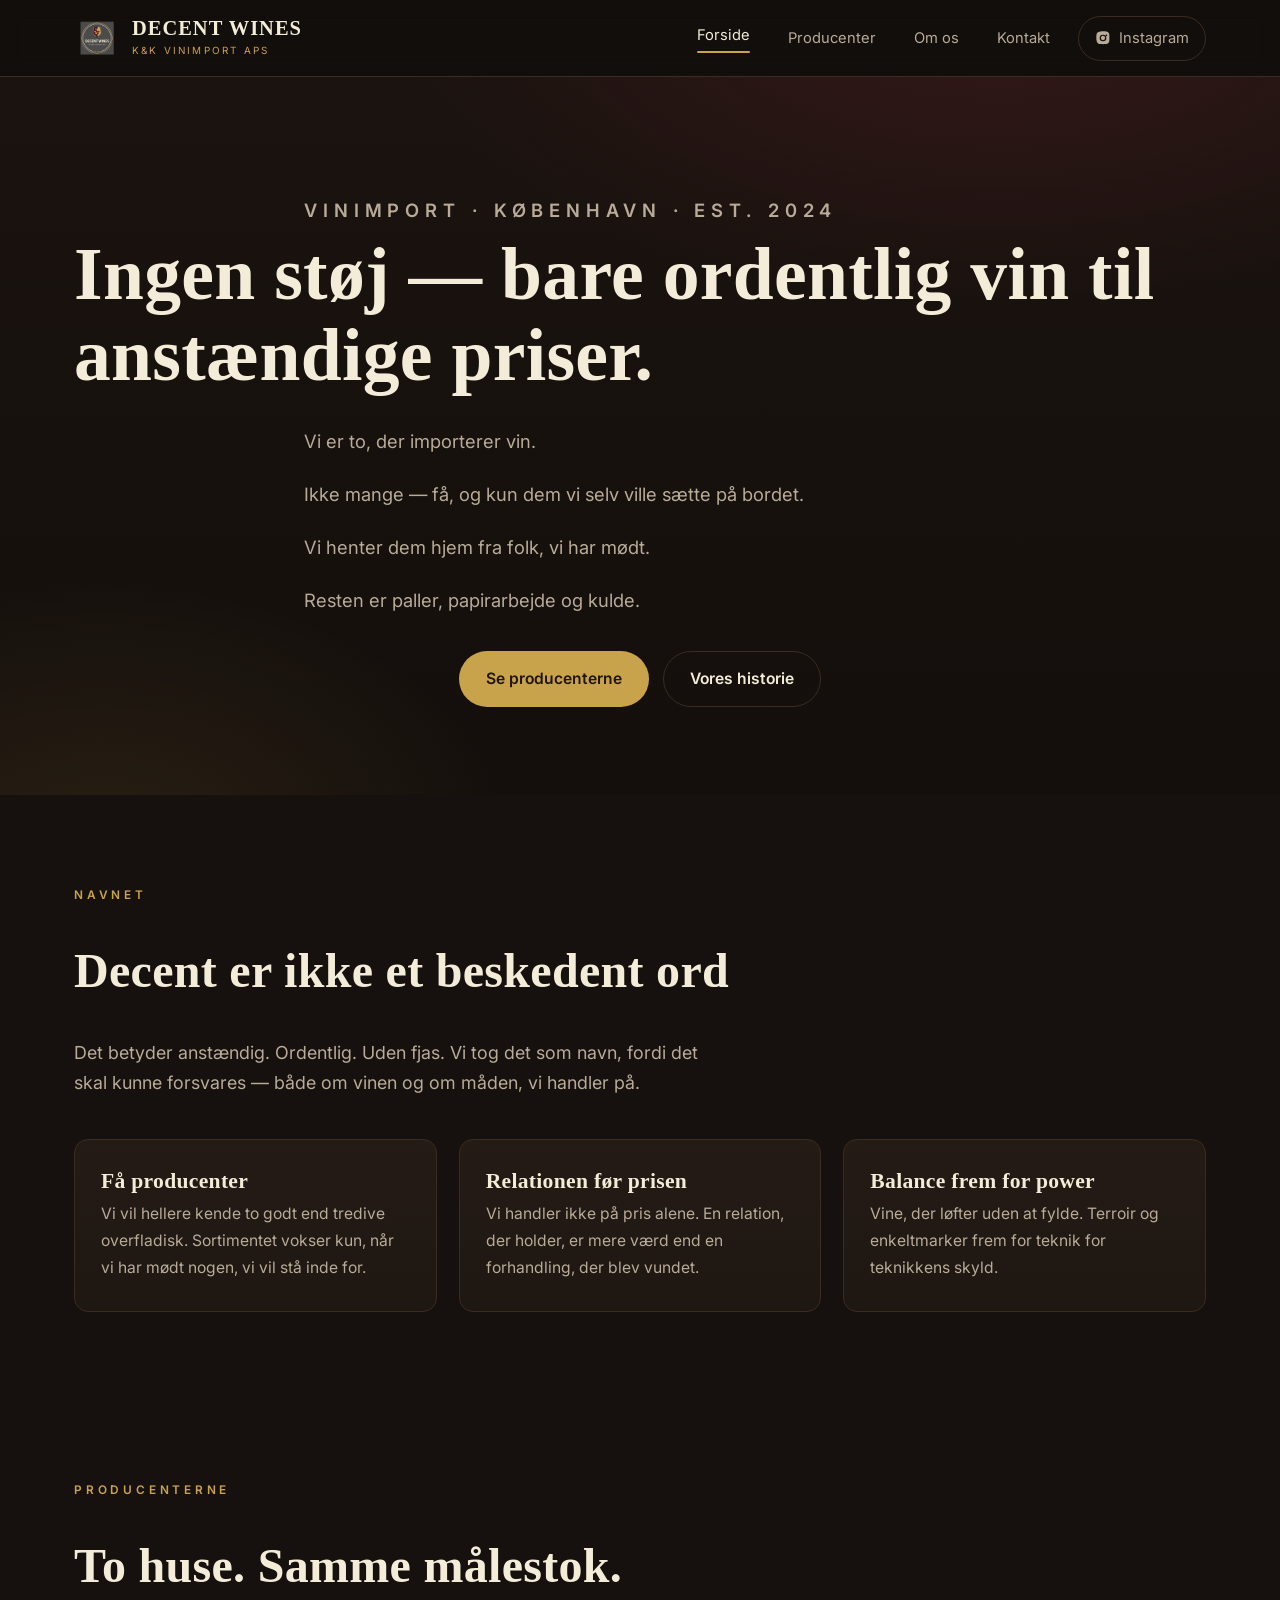
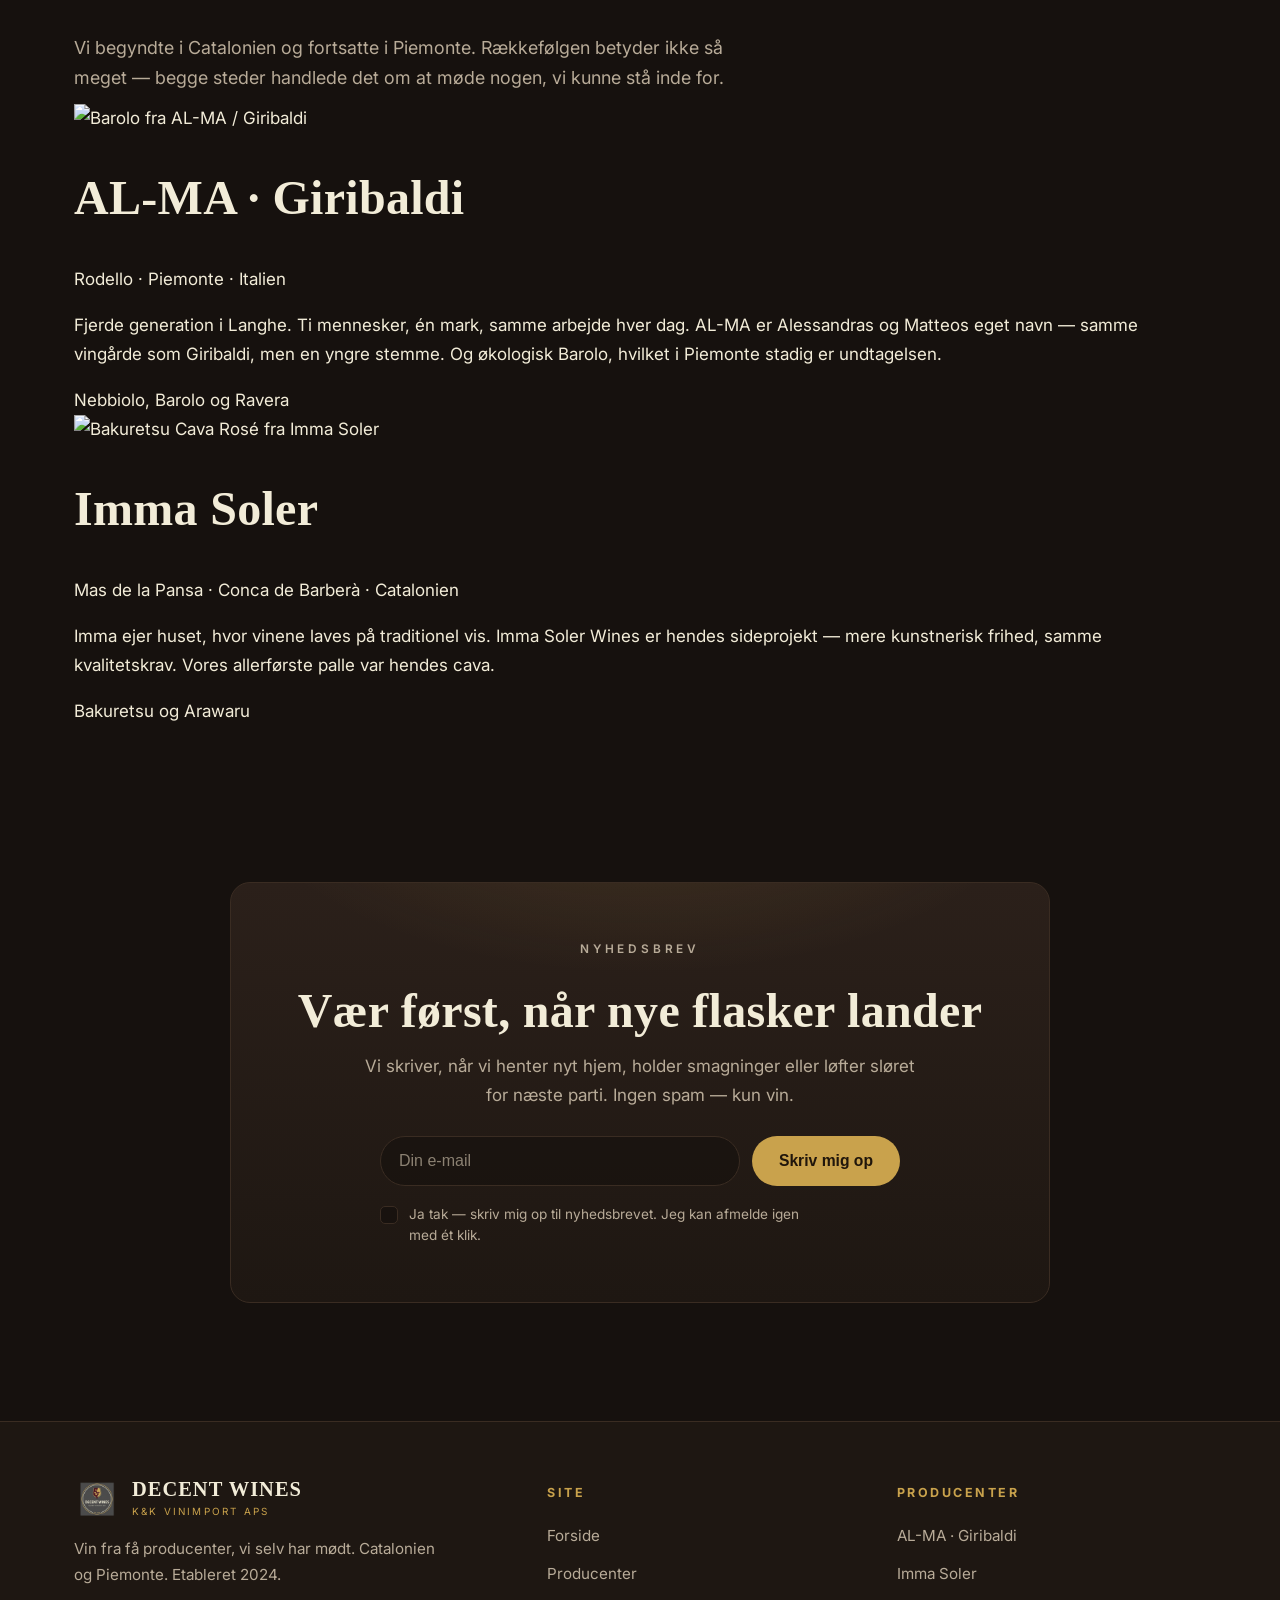
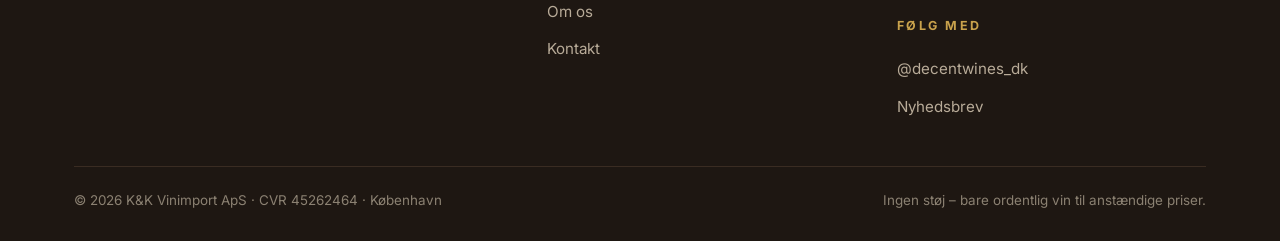
==== index.html @ 1503bebf "Nyt udtryk: producenterne i forgrunden" ====
<!DOCTYPE html>
<html lang="da">
<head>
<meta charset="UTF-8">
<meta name="viewport" content="width=device-width, initial-scale=1">
<title>Decent Wines — K&K Vinimport ApS</title>
<meta name="description" content="Vinimport fra få producenter i Catalonien og Piemonte. Ingen støj – bare ordentlig vin til anstændige priser.">
<meta property="og:title" content="Decent Wines — K&K Vinimport ApS">
<meta property="og:description" content="Vinimport fra få producenter i Catalonien og Piemonte. Ingen støj – bare ordentlig vin til anstændige priser.">
<meta property="og:type" content="website">
<meta property="og:locale" content="da_DK">
<meta property="og:image" content="https://decentwinesdk.github.io/decent-wines/assets/img/logo.png">
<meta name="twitter:card" content="summary">
<link rel="icon" href="assets/img/logo.png">
<link rel="apple-touch-icon" href="assets/img/logo.png">
<link rel="preconnect" href="https://fonts.googleapis.com">
<link rel="preconnect" href="https://fonts.gstatic.com" crossorigin>
<link href="https://fonts.googleapis.com/css2?family=Source+Serif+4:ital,opsz,wght@0,8..60,400;0,8..60,600;1,8..60,400;1,8..60,600&family=Inter:wght@400;500;600&display=swap" rel="stylesheet">
<link rel="stylesheet" href="assets/styles.css">
</head>
<body>

<header class="site-header">
  <nav class="nav">
    <a class="brand" href="index.html">
      <img src="assets/img/logo.png" alt="Decent Wines">
      <span class="brand-txt"><strong>DECENT WINES</strong><small>K&amp;K Vinimport ApS</small></span>
    </a>
    <button class="burger" aria-label="Menu" aria-expanded="false"><svg viewBox="0 0 24 24"><path d="M3 6h18M3 12h18M3 18h18" stroke-linecap="round"/></svg></button>
    <div class="nav-links">
      <a href="index.html" class="active">Forside</a>
      <a href="producenter.html">Producenter</a>
      <a href="om-os.html">Om os</a>
      <a href="kontakt.html">Kontakt</a>
      <a class="ig-btn" href="https://www.instagram.com/decentwines_dk/" target="_blank" rel="noopener"><svg viewBox="0 0 24 24"><path d="M12 2c2.7 0 3 0 4.1.1 1 0 1.7.2 2.3.4.6.3 1.1.6 1.6 1.1s.8 1 1.1 1.6c.2.6.4 1.3.4 2.3.1 1.1.1 1.4.1 4.1s0 3-.1 4.1c0 1-.2 1.7-.4 2.3-.3.6-.6 1.1-1.1 1.6s-1 .8-1.6 1.1c-.6.2-1.3.4-2.3.4-1.1.1-1.4.1-4.1.1s-3 0-4.1-.1c-1 0-1.7-.2-2.3-.4-.6-.3-1.1-.6-1.6-1.1s-.8-1-1.1-1.6c-.2-.6-.4-1.3-.4-2.3C2 15 2 14.7 2 12s0-3 .1-4.1c0-1 .2-1.7.4-2.3.3-.6.6-1.1 1.1-1.6s1-.8 1.6-1.1c.6-.2 1.3-.4 2.3-.4C9 2 9.3 2 12 2Zm0 5a5 5 0 100 10 5 5 0 000-10Zm0 8.2a3.2 3.2 0 110-6.4 3.2 3.2 0 010 6.4Zm5.2-8.4a1.2 1.2 0 100 2.4 1.2 1.2 0 000-2.4Z"/></svg> Instagram</a>
    </div>
  </nav>
</header>

<section class="hero">
  <div class="wrap">
    <p class="eyebrow">Vinimport &middot; K&oslash;benhavn &middot; Est. 2024</p>
    <h1>Ingen st&oslash;j &mdash; bare ordentlig vin til anst&aelig;ndige priser.</h1>
    <div class="hero-lines" style="margin-top:30px">
      <p>Vi er to, der importerer vin.</p>
      <p>Ikke mange &mdash; f&aring;, og kun dem vi selv ville s&aelig;tte p&aring; bordet.</p>
      <p>Vi henter dem hjem fra folk, vi har m&oslash;dt.</p>
      <p>Resten er paller, papirarbejde og kulde.</p>
    </div>
    <div class="cta-row">
      <a class="btn btn-primary" href="producenter.html">Se producenterne</a>
      <a class="btn btn-ghost" href="om-os.html">Vores historie</a>
    </div>
  </div>
</section>

<section>
  <div class="wrap">
    <p class="eyebrow">Navnet</p>
    <h2>Decent er ikke et beskedent ord</h2>
    <p class="lede" style="margin:18px 0 40px">Det betyder anst&aelig;ndig. Ordentlig. Uden fjas. Vi tog det som navn,
      fordi det skal kunne forsvares &mdash; b&aring;de om vinen og om m&aring;den, vi handler p&aring;.</p>
    <div class="pillars">
      <div class="pillar">
        <h3>F&aring; producenter</h3>
        <p>Vi vil hellere kende to godt end tredive overfladisk. Sortimentet vokser kun,
          n&aring;r vi har m&oslash;dt nogen, vi vil st&aring; inde for.</p>
      </div>
      <div class="pillar">
        <h3>Relationen f&oslash;r prisen</h3>
        <p>Vi handler ikke p&aring; pris alene. En relation, der holder, er mere v&aelig;rd
          end en forhandling, der blev vundet.</p>
      </div>
      <div class="pillar">
        <h3>Balance frem for power</h3>
        <p>Vine, der l&oslash;fter uden at fylde. Terroir og enkeltmarker frem for
          teknik for teknikkens skyld.</p>
      </div>
    </div>
  </div>
</section>

<section class="tight">
  <div class="wrap">
    <p class="eyebrow">Producenterne</p>
    <h2>To huse. Samme m&aring;lestok.</h2>
    <p class="lede" style="margin:18px 0 10px">Vi begyndte i Catalonien og fortsatte i Piemonte.
      R&aelig;kkef&oslash;lgen betyder ikke s&aring; meget &mdash; begge steder handlede det om at m&oslash;de nogen,
      vi kunne st&aring; inde for.</p>

    <div class="entrances">
      <div class="entrance">
        <div class="entrance-img contain"><img src="assets/img/barolo.png" alt="Barolo fra AL-MA / Giribaldi"></div>
        <div>
          <h2>AL-MA &middot; Giribaldi</h2>
          <p class="where">Rodello &middot; Piemonte &middot; Italien</p>
          <p>Fjerde generation i Langhe. Ti mennesker, &eacute;n mark, samme arbejde hver dag.
            AL-MA er Alessandras og Matteos eget navn &mdash; samme ving&aring;rde som Giribaldi,
            men en yngre stemme. Og &oslash;kologisk Barolo, hvilket i Piemonte stadig er undtagelsen.</p>
          <a class="arrow" href="producenter.html#alma">Nebbiolo, Barolo og Ravera</a>
        </div>
      </div>

      <div class="entrance">
        <div class="entrance-img"><img src="assets/img/bakuretsu-flaske.jpg" alt="Bakuretsu Cava Ros&eacute; fra Imma Soler"></div>
        <div>
          <h2>Imma Soler</h2>
          <p class="where">Mas de la Pansa &middot; Conca de Barber&agrave; &middot; Catalonien</p>
          <p>Imma ejer huset, hvor vinene laves p&aring; traditionel vis. Imma Soler Wines er
            hendes sideprojekt &mdash; mere kunstnerisk frihed, samme kvalitetskrav.
            Vores allerf&oslash;rste palle var hendes cava.</p>
          <a class="arrow" href="producenter.html#imma">Bakuretsu og Arawaru</a>
        </div>
      </div>
    </div>
  </div>
</section>

<section id="nyhedsbrev">
  <div class="wrap">
    <div class="news">
      <p class="eyebrow">Nyhedsbrev</p>
      <h2>V&aelig;r f&oslash;rst, n&aring;r nye flasker lander</h2>
      <p>Vi skriver, n&aring;r vi henter nyt hjem, holder smagninger eller l&oslash;fter sl&oslash;ret for n&aelig;ste parti. Ingen spam &mdash; kun vin.</p>
      <form class="news-form" action="https://62e904bf.sibforms.com/serve/[base64]" method="POST">
        <input type="email" name="EMAIL" placeholder="Din e-mail" aria-label="E-mail" required>
        <button class="btn btn-primary" type="submit">Skriv mig op</button>
        <label class="news-consent">
          <input type="checkbox" name="OPT_IN" value="1" required>
          <span>Ja tak &mdash; skriv mig op til nyhedsbrevet. Jeg kan afmelde igen med &eacute;t klik.</span>
        </label>
        <input class="hp" type="text" name="email_address_check" value="" tabindex="-1" autocomplete="off" aria-hidden="true">
        <input type="hidden" name="locale" value="da">
      </form>
      <div class="form-ok" role="status"></div>
    </div>
  </div>
</section>

<footer class="site-footer">
  <div class="wrap">
    <div class="foot-grid">
      <div class="foot-brand">
        <a class="brand" href="index.html">
          <img src="assets/img/logo.png" alt="Decent Wines">
          <span class="brand-txt"><strong>DECENT WINES</strong><small>K&amp;K Vinimport ApS</small></span>
        </a>
        <p>Vin fra f&aring; producenter, vi selv har m&oslash;dt. Catalonien og Piemonte. Etableret 2024.</p>
      </div>
      <div class="foot-col">
        <h4>Site</h4>
        <a href="index.html">Forside</a>
        <a href="producenter.html">Producenter</a>
        <a href="om-os.html">Om os</a>
        <a href="kontakt.html">Kontakt</a>
      </div>
      <div class="foot-col">
        <h4>Producenter</h4>
        <a href="producenter.html#alma">AL-MA &middot; Giribaldi</a>
        <a href="producenter.html#imma">Imma Soler</a>
        <h4 style="margin-top:22px">F&oslash;lg med</h4>
        <a href="https://www.instagram.com/decentwines_dk/" target="_blank" rel="noopener">@decentwines_dk</a>
        <a href="kontakt.html#nyhedsbrev">Nyhedsbrev</a>
      </div>
    </div>
    <div class="foot-bottom">
      <span>&copy; 2026 K&amp;K Vinimport ApS &middot; CVR 45262464 &middot; K&oslash;benhavn</span>
      <span class="tagline-foot">Ingen st&oslash;j &ndash; bare ordentlig vin til anst&aelig;ndige priser.</span>
    </div>
  </div>
</footer>

<script src="assets/main.js"></script>
</body>
</html>
---- assets/styles.css ----
/* ===========================================================
   Decent Wines — by K&K Vinimport ApS
   Demo site · mørk & elegant
   =========================================================== */

:root{
  --bg:        #16110e;
  --bg-2:      #1e1712;
  --panel:     #241b15;
  --panel-2:   #2b201a;
  --line:      #3a2c22;
  --gold:      #c9a24c;
  --gold-soft: #ddc07a;
  --cream:     #f2ecd8;
  --muted:     #b8ab98;
  --wine:      #7c2434;
  --wine-soft: #a4384a;
  --shadow:    0 24px 60px -28px rgba(0,0,0,.75);
  --radius:    14px;
  --maxw:      1180px;
  --ease:      cubic-bezier(.22,.61,.36,1);
}

*{box-sizing:border-box}
html{scroll-behavior:smooth}
body{
  margin:0;
  background:var(--bg);
  color:var(--cream);
  font-family:"Inter",-apple-system,BlinkMacSystemFont,"Segoe UI",Roboto,sans-serif;
  font-size:17px;
  line-height:1.7;
  -webkit-font-smoothing:antialiased;
  text-rendering:optimizeLegibility;
}
img{max-width:100%;display:block}
a{color:inherit;text-decoration:none}

h1,h2,h3,.serif{
  font-family:"Cormorant Garamond",Georgia,"Times New Roman",serif;
  font-weight:600;
  line-height:1.1;
  letter-spacing:.3px;
}
h1{font-size:clamp(2.6rem,6vw,4.6rem)}
h2{font-size:clamp(2rem,4vw,3rem)}
h3{font-size:clamp(1.4rem,2.4vw,1.9rem)}

.wrap{max-width:var(--maxw);margin:0 auto;padding:0 24px}
.eyebrow{
  font-family:"Inter",sans-serif;
  text-transform:uppercase;
  letter-spacing:.32em;
  font-size:.74rem;
  font-weight:600;
  color:var(--gold);
}
.lede{font-size:1.12rem;color:var(--muted);max-width:60ch}
.center{text-align:center}
.muted{color:var(--muted)}

/* ---- decorative rule ---- */
.rule{display:flex;align-items:center;justify-content:center;gap:14px;margin:0 auto}
.rule::before,.rule::after{content:"";height:1px;width:60px;background:linear-gradient(90deg,transparent,var(--gold))}
.rule::after{background:linear-gradient(90deg,var(--gold),transparent)}
.rule span{color:var(--gold);font-size:.9rem}

/* =================== HEADER =================== */
.site-header{
  position:sticky;top:0;z-index:50;
  background:rgba(18,14,11,.82);
  backdrop-filter:saturate(140%) blur(10px);
  border-bottom:1px solid var(--line);
}
.nav{display:flex;align-items:center;justify-content:space-between;gap:20px;padding:14px 24px;max-width:var(--maxw);margin:0 auto}
.brand{display:flex;align-items:center;gap:12px}
.brand img{width:46px;height:46px}
.brand-txt{line-height:1.05}
.brand-txt strong{font-family:"Cormorant Garamond",serif;font-size:1.28rem;letter-spacing:1px;color:var(--cream);display:block}
.brand-txt small{font-size:.62rem;letter-spacing:.22em;text-transform:uppercase;color:var(--gold)}
.nav-links{display:flex;align-items:center;gap:6px}
.nav-links a{
  padding:9px 16px;border-radius:999px;font-size:.92rem;color:var(--muted);
  transition:color .25s var(--ease),background .25s var(--ease);
}
.nav-links a:hover{color:var(--cream)}
.nav-links a.active{color:var(--cream)}
.nav-links a.active::after{content:"";display:block;height:2px;margin-top:3px;background:var(--gold);border-radius:2px}
.ig-btn{
  display:inline-flex;align-items:center;gap:8px;margin-left:6px;
  padding:9px 16px;border:1px solid var(--line);border-radius:999px;
  color:var(--cream);font-size:.9rem;transition:.25s var(--ease);
}
.ig-btn:hover{border-color:var(--gold);color:var(--gold-soft)}
.ig-btn svg{width:16px;height:16px;fill:currentColor}
.burger{display:none;background:none;border:0;color:var(--cream);cursor:pointer;padding:8px}
.burger svg{width:26px;height:26px;stroke:currentColor;fill:none;stroke-width:2}

/* =================== HERO =================== */
.hero{
  position:relative;overflow:hidden;
  padding:96px 0 88px;
  background:
    radial-gradient(1000px 500px at 78% -10%,rgba(124,36,52,.28),transparent 60%),
    radial-gradient(760px 520px at 8% 110%,rgba(201,162,76,.12),transparent 55%),
    linear-gradient(180deg,#1a130f,#140f0c);
}
.hero-inner{max-width:var(--maxw);margin:0 auto;padding:0 24px;text-align:center}
.hero .badge{width:112px;height:112px;margin:0 auto 26px;filter:drop-shadow(0 12px 30px rgba(0,0,0,.5))}
.hero h1{margin:.1em 0 .2em}
.hero .accent{color:var(--gold-soft);font-style:italic}
.hero p{margin:22px auto 0;max-width:56ch;color:var(--muted);font-size:1.15rem}
.hero .cta-row{display:flex;gap:14px;justify-content:center;flex-wrap:wrap;margin-top:34px}

.btn{
  display:inline-flex;align-items:center;gap:9px;cursor:pointer;
  padding:14px 26px;border-radius:999px;font-size:.98rem;font-weight:600;
  border:1px solid transparent;transition:.28s var(--ease);white-space:nowrap;
}
.btn-primary{background:var(--gold);color:#20160b}
.btn-primary:hover{background:var(--gold-soft);transform:translateY(-2px)}
.btn-ghost{border-color:var(--line);color:var(--cream)}
.btn-ghost:hover{border-color:var(--gold);color:var(--gold-soft)}

/* =================== SECTION =================== */
section{padding:78px 0}
.section-head{text-align:center;max-width:64ch;margin:0 auto 48px}
.section-head h2{margin:.35em 0 .3em}
.section-head p{color:var(--muted)}

/* =================== FEATURE STRIP =================== */
.pillars{display:grid;grid-template-columns:repeat(3,1fr);gap:22px}
.pillar{
  background:linear-gradient(180deg,var(--panel),var(--bg-2));
  border:1px solid var(--line);border-radius:var(--radius);padding:30px 26px;
}
.pillar .ico{width:40px;height:40px;color:var(--gold);margin-bottom:14px}
.pillar h3{font-size:1.35rem;margin:0 0 8px}
.pillar p{color:var(--muted);font-size:.98rem;margin:0}

/* =================== WINE CARDS =================== */
.wine-grid{display:grid;grid-template-columns:repeat(3,1fr);gap:26px}
.wine-card{
  background:linear-gradient(180deg,var(--panel),var(--bg-2));
  border:1px solid var(--line);border-radius:var(--radius);overflow:hidden;
  display:flex;flex-direction:column;box-shadow:var(--shadow);
  transition:transform .3s var(--ease),border-color .3s var(--ease);
}
.wine-card:hover{transform:translateY(-6px);border-color:rgba(201,162,76,.5)}
.wine-photo{aspect-ratio:4/5;overflow:hidden;background:#0d0a08}
.wine-photo img{width:100%;height:100%;object-fit:cover;transition:transform .6s var(--ease)}
.wine-card:hover .wine-photo img{transform:scale(1.05)}
.wine-body{padding:24px;display:flex;flex-direction:column;gap:12px;flex:1}
.wine-type{font-size:.72rem;letter-spacing:.2em;text-transform:uppercase;color:var(--gold)}
.wine-name{font-family:"Cormorant Garamond",serif;font-size:1.7rem;line-height:1.1;margin:0}
.wine-name small{display:block;font-size:.95rem;color:var(--muted);font-family:"Inter",sans-serif;letter-spacing:.02em;margin-top:4px}
.wine-desc{color:var(--muted);font-size:.96rem;margin:0}
.notes{display:flex;flex-wrap:wrap;gap:7px;margin-top:2px}
.note{font-size:.76rem;padding:5px 11px;border:1px solid var(--line);border-radius:999px;color:var(--cream);background:rgba(255,255,255,.02)}
.wine-foot{margin-top:auto;padding-top:16px;border-top:1px solid var(--line);display:flex;align-items:center;justify-content:space-between;gap:12px}
.price{font-family:"Cormorant Garamond",serif;font-size:1.5rem;color:var(--gold-soft)}
.price small{font-size:.8rem;color:var(--muted);font-family:"Inter",sans-serif}

/* meta table on wine detail */
.spec{display:grid;grid-template-columns:auto 1fr;gap:8px 20px;font-size:.95rem}
.spec dt{color:var(--gold);letter-spacing:.04em}
.spec dd{margin:0;color:var(--cream)}

/* =================== SPLIT / ABOUT =================== */
.split{display:grid;grid-template-columns:1.05fr .95fr;gap:56px;align-items:center}
.split img{border-radius:var(--radius);border:1px solid var(--line);box-shadow:var(--shadow)}
.split h2{margin-top:.2em}
.split p{color:var(--muted)}
.stat-row{display:flex;gap:34px;margin-top:26px;flex-wrap:wrap}
.stat b{font-family:"Cormorant Garamond",serif;font-size:2.2rem;color:var(--gold-soft);display:block;line-height:1}
.stat span{font-size:.82rem;color:var(--muted);text-transform:uppercase;letter-spacing:.14em}

/* =================== NEWSLETTER =================== */
.news{
  background:
    radial-gradient(700px 360px at 50% -30%,rgba(201,162,76,.16),transparent 60%),
    linear-gradient(180deg,var(--panel-2),var(--bg-2));
  border:1px solid var(--line);border-radius:20px;
  padding:56px 40px;text-align:center;max-width:820px;margin:0 auto;
}
.news h2{margin:.2em 0 .3em}
.news p{color:var(--muted);max-width:52ch;margin:0 auto 26px}
.news-form{display:flex;gap:12px;max-width:520px;margin:0 auto;flex-wrap:wrap}
.news-form input[type="email"]{
  flex:1;min-width:220px;padding:15px 18px;border-radius:999px;
  border:1px solid var(--line);background:rgba(0,0,0,.25);color:var(--cream);
  font-size:1rem;outline:none;transition:border-color .25s var(--ease);
}
.news-form input[type="email"]:focus{border-color:var(--gold)}
.news-form input[type="email"]::placeholder{color:#8b8172}
.news-form button[disabled]{opacity:.6;cursor:default;transform:none}

/* samtykke (GDPR) — påkrævet af Brevo */
.news-consent{
  flex:0 0 100%;display:flex;gap:11px;align-items:flex-start;
  text-align:left;font-size:.85rem;line-height:1.55;color:var(--muted);
  cursor:pointer;margin-top:6px;
}
.news-consent span{max-width:46ch}
.news-consent input[type="checkbox"]{
  appearance:none;-webkit-appearance:none;position:relative;
  flex:0 0 auto;width:18px;height:18px;margin:2px 0 0;border-radius:5px;
  border:1px solid var(--line);background:rgba(0,0,0,.25);
  cursor:pointer;transition:background .2s var(--ease),border-color .2s var(--ease);
}
.news-consent input[type="checkbox"]:hover{border-color:var(--gold)}
.news-consent input[type="checkbox"]:checked{background:var(--gold);border-color:var(--gold)}
.news-consent input[type="checkbox"]:checked::after{
  content:"";position:absolute;left:5px;top:1px;width:5px;height:10px;
  border:solid #20160b;border-width:0 2px 2px 0;transform:rotate(45deg);
}
.news-consent input[type="checkbox"]:focus-visible{outline:2px solid var(--gold-soft);outline-offset:2px}

/* honeypot — usynlig fælde for spambots, må aldrig udfyldes */
.news-form .hp{position:absolute!important;left:-9999px!important;width:1px!important;height:1px!important;opacity:0!important;pointer-events:none}
.news-note{font-size:.8rem;color:var(--muted);margin-top:16px}
.form-ok{
  display:none;margin-top:20px;padding:14px 18px;border-radius:12px;
  background:rgba(201,162,76,.12);border:1px solid var(--gold);color:var(--gold-soft);
  font-size:.98rem;
}
.form-ok.show{display:block;animation:pop .4s var(--ease)}
.form-ok.error{background:rgba(124,36,52,.18);border-color:var(--wine-soft);color:#e9b7bf}
@keyframes pop{from{opacity:0;transform:translateY(6px)}to{opacity:1;transform:none}}

/* =================== CONTACT =================== */
.contact-grid{display:grid;grid-template-columns:1fr 1fr;gap:40px}
.info-card{background:linear-gradient(180deg,var(--panel),var(--bg-2));border:1px solid var(--line);border-radius:var(--radius);padding:30px}
.info-card h3{margin:0 0 14px}
.info-line{display:flex;gap:12px;align-items:flex-start;padding:11px 0;border-bottom:1px solid var(--line);color:var(--muted)}
.info-line:last-child{border-bottom:0}
.info-line svg{width:20px;height:20px;color:var(--gold);flex:none;margin-top:3px}
.info-line b{color:var(--cream);font-weight:600;display:block}

/* =================== FOOTER =================== */
.site-footer{border-top:1px solid var(--line);background:var(--bg-2);padding:54px 0 30px;margin-top:40px}
.foot-grid{display:grid;grid-template-columns:1.4fr 1fr 1fr;gap:40px}
.foot-brand p{color:var(--muted);font-size:.95rem;max-width:38ch;margin:14px 0 0}
.foot-col h4{font-size:.78rem;letter-spacing:.2em;text-transform:uppercase;color:var(--gold);margin:6px 0 14px}
.foot-col a{display:block;color:var(--muted);padding:6px 0;font-size:.95rem;transition:color .2s var(--ease)}
.foot-col a:hover{color:var(--cream)}
.foot-bottom{margin-top:40px;padding-top:22px;border-top:1px solid var(--line);display:flex;justify-content:space-between;gap:16px;flex-wrap:wrap;color:#8b8172;font-size:.84rem}
.demo-flag{background:rgba(124,36,52,.25);border:1px solid var(--wine-soft);color:#eab9c0;padding:3px 10px;border-radius:999px;font-size:.74rem}

/* =================== RESPONSIVE =================== */
@media(max-width:900px){
  .pillars,.wine-grid{grid-template-columns:1fr 1fr}
  .split{grid-template-columns:1fr;gap:32px}
  .split .split-img{order:-1}
  .contact-grid{grid-template-columns:1fr}
  .foot-grid{grid-template-columns:1fr 1fr}
}
@media(max-width:640px){
  body{font-size:16px}
  .pillars,.wine-grid,.foot-grid{grid-template-columns:1fr}
  .nav-links{
    position:fixed;inset:64px 0 auto 0;flex-direction:column;align-items:stretch;
    gap:0;background:var(--bg-2);border-bottom:1px solid var(--line);
    padding:10px 16px 18px;transform:translateY(-130%);transition:transform .35s var(--ease);
  }
  .nav-links.open{transform:translateY(0)}
  .nav-links a{padding:14px 8px;border-bottom:1px solid var(--line)}
  .nav-links a.active::after{display:none}
  .ig-btn{margin:10px 8px 0;justify-content:center}
  .burger{display:inline-flex}
  section{padding:56px 0}
  .news{padding:40px 22px}
}
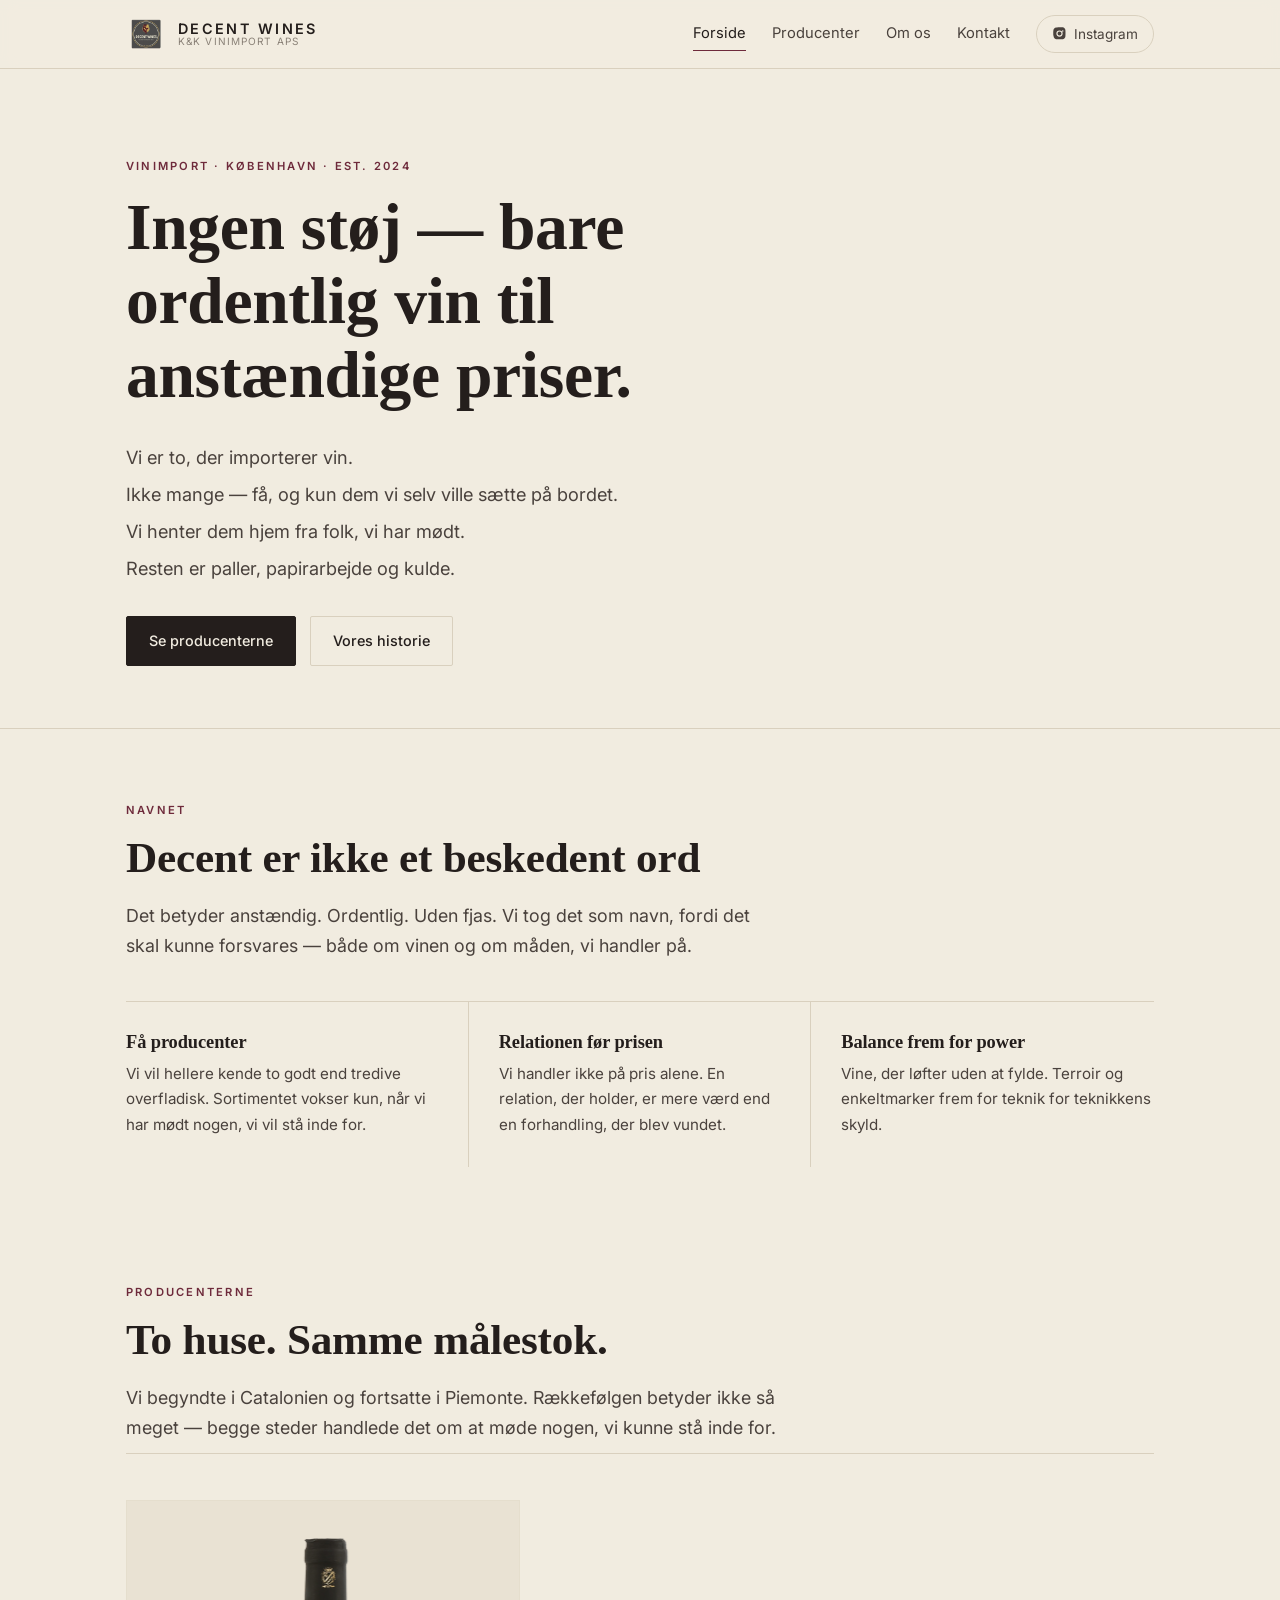
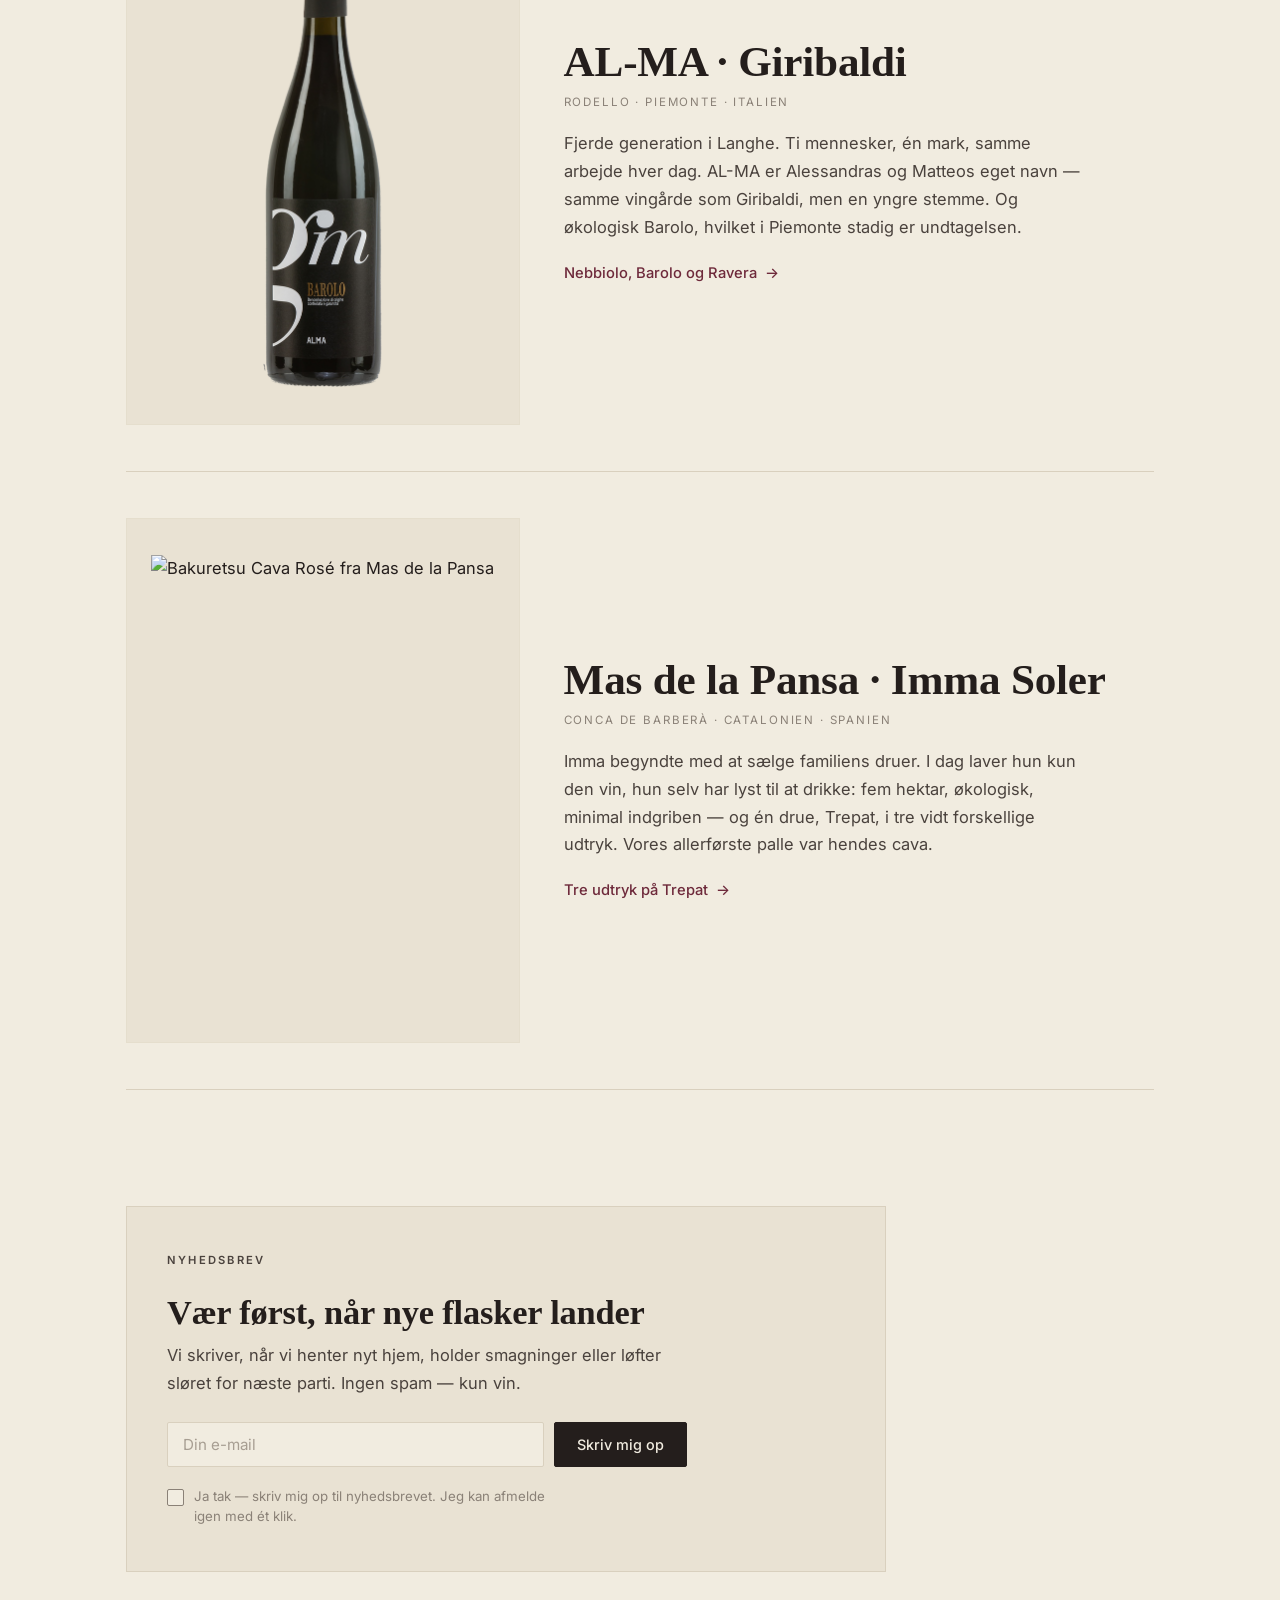
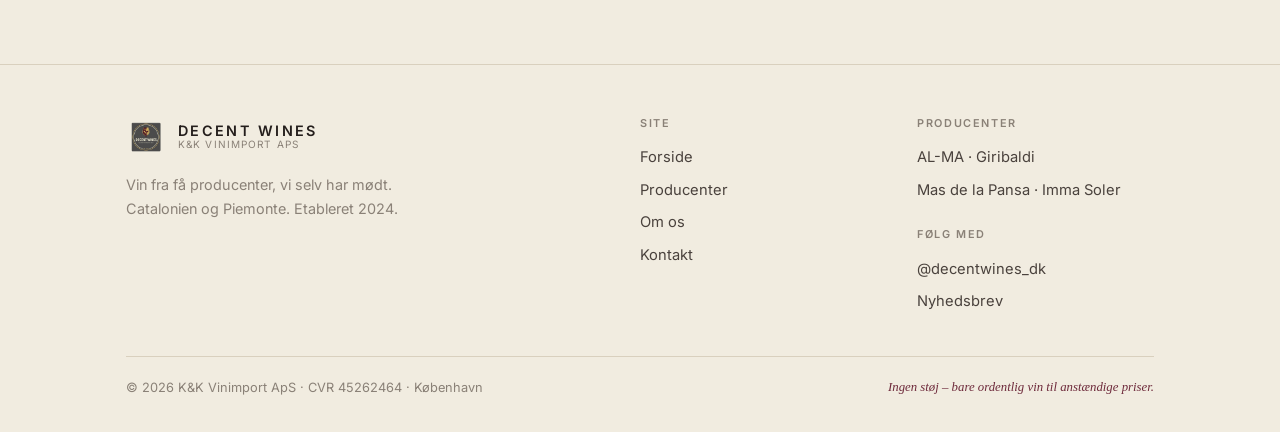
==== commit c83fa39e: "Imma Soler efter ny praesentation" ====
--- a/index.html
+++ b/index.html
@@ -102,14 +102,14 @@
       </div>
 
       <div class="entrance">
-        <div class="entrance-img"><img src="assets/img/bakuretsu-flaske.jpg" alt="Bakuretsu Cava Ros&eacute; fra Imma Soler"></div>
+        <div class="entrance-img contain"><img src="assets/img/bakuretsu-fl.png" alt="Bakuretsu Cava Ros&eacute; fra Mas de la Pansa"></div>
         <div>
-          <h2>Imma Soler</h2>
-          <p class="where">Mas de la Pansa &middot; Conca de Barber&agrave; &middot; Catalonien</p>
-          <p>Imma ejer huset, hvor vinene laves p&aring; traditionel vis. Imma Soler Wines er
-            hendes sideprojekt &mdash; mere kunstnerisk frihed, samme kvalitetskrav.
-            Vores allerf&oslash;rste palle var hendes cava.</p>
-          <a class="arrow" href="producenter.html#imma">Bakuretsu og Arawaru</a>
+          <h2>Mas de la Pansa &middot; Imma Soler</h2>
+          <p class="where">Conca de Barber&agrave; &middot; Catalonien &middot; Spanien</p>
+          <p>Imma begyndte med at s&aelig;lge familiens druer. I dag laver hun kun den vin, hun selv
+            har lyst til at drikke: fem hektar, &oslash;kologisk, minimal indgriben &mdash; og &eacute;n drue,
+            Trepat, i tre vidt forskellige udtryk. Vores allerf&oslash;rste palle var hendes cava.</p>
+          <a class="arrow" href="producenter.html#imma">Tre udtryk p&aring; Trepat</a>
         </div>
       </div>
     </div>
@@ -157,7 +157,7 @@
       <div class="foot-col">
         <h4>Producenter</h4>
         <a href="producenter.html#alma">AL-MA &middot; Giribaldi</a>
-        <a href="producenter.html#imma">Imma Soler</a>
+        <a href="producenter.html#imma">Mas de la Pansa &middot; Imma Soler</a>
         <h4 style="margin-top:22px">F&oslash;lg med</h4>
         <a href="https://www.instagram.com/decentwines_dk/" target="_blank" rel="noopener">@decentwines_dk</a>
         <a href="kontakt.html#nyhedsbrev">Nyhedsbrev</a>
--- a/assets/styles.css
+++ b/assets/styles.css
@@ -1,273 +1,322 @@
 /* ===========================================================
-   Decent Wines — by K&K Vinimport ApS
-   Demo site · mørk & elegant
+   Decent Wines — K&K Vinimport ApS
+   Udtryk hentet fra produktbladet: papir, serif, én bordeaux.
    =========================================================== */
 
 :root{
-  --bg:        #16110e;
-  --bg-2:      #1e1712;
-  --panel:     #241b15;
-  --panel-2:   #2b201a;
-  --line:      #3a2c22;
-  --gold:      #c9a24c;
-  --gold-soft: #ddc07a;
-  --cream:     #f2ecd8;
-  --muted:     #b8ab98;
-  --wine:      #7c2434;
-  --wine-soft: #a4384a;
-  --shadow:    0 24px 60px -28px rgba(0,0,0,.75);
-  --radius:    14px;
-  --maxw:      1180px;
-  --ease:      cubic-bezier(.22,.61,.36,1);
+  --paper:      #f1ece0;
+  --paper-2:    #e9e2d3;
+  --paper-3:    #e2d9c7;
+  --ink:        #241e1c;
+  --ink-soft:   #4a423d;
+  --muted:      #8a8177;
+  --rule:       #d9d0be;
+  --rule-soft:  #e5decd;
+  --wine:       #6e2a3b;
+  --wine-soft:  #8d4353;
+  --maxw:       1080px;
+  --ease:       cubic-bezier(.22,.61,.36,1);
 }
 
 *{box-sizing:border-box}
 html{scroll-behavior:smooth}
 body{
   margin:0;
-  background:var(--bg);
-  color:var(--cream);
+  background:var(--paper);
+  color:var(--ink);
   font-family:"Inter",-apple-system,BlinkMacSystemFont,"Segoe UI",Roboto,sans-serif;
-  font-size:17px;
-  line-height:1.7;
+  font-size:16.5px;
+  line-height:1.68;
   -webkit-font-smoothing:antialiased;
   text-rendering:optimizeLegibility;
 }
 img{max-width:100%;display:block}
 a{color:inherit;text-decoration:none}
-
-h1,h2,h3,.serif{
-  font-family:"Cormorant Garamond",Georgia,"Times New Roman",serif;
+hr{border:0;border-top:1px solid var(--rule);margin:0}
+
+h1,h2,h3,h4,.serif{
+  font-family:"Source Serif 4",Georgia,"Times New Roman",serif;
   font-weight:600;
-  line-height:1.1;
-  letter-spacing:.3px;
-}
-h1{font-size:clamp(2.6rem,6vw,4.6rem)}
-h2{font-size:clamp(2rem,4vw,3rem)}
-h3{font-size:clamp(1.4rem,2.4vw,1.9rem)}
-
-.wrap{max-width:var(--maxw);margin:0 auto;padding:0 24px}
+  line-height:1.13;
+  letter-spacing:-.005em;
+  text-wrap:balance;
+  margin:0;
+}
+h1{font-size:clamp(2.5rem,6vw,4.1rem)}
+h2{font-size:clamp(1.9rem,3.6vw,2.7rem)}
+h3{font-size:clamp(1.4rem,2.4vw,1.85rem)}
+p{margin:0 0 1.05em}
+
+.wrap{max-width:var(--maxw);margin:0 auto;padding:0 26px}
+section{padding:72px 0}
+.tight{padding:44px 0}
+
+/* eyebrow — små, spærrede versaler i bordeaux (som produktbladet) */
 .eyebrow{
-  font-family:"Inter",sans-serif;
-  text-transform:uppercase;
-  letter-spacing:.32em;
-  font-size:.74rem;
-  font-weight:600;
-  color:var(--gold);
-}
-.lede{font-size:1.12rem;color:var(--muted);max-width:60ch}
-.center{text-align:center}
+  font-size:.7rem;letter-spacing:.2em;text-transform:uppercase;
+  color:var(--wine);font-weight:600;margin:0 0 14px;
+}
+.eyebrow.muted{color:var(--muted)}
+.lede{font-size:1.12rem;color:var(--ink-soft);max-width:60ch}
 .muted{color:var(--muted)}
 
-/* ---- decorative rule ---- */
-.rule{display:flex;align-items:center;justify-content:center;gap:14px;margin:0 auto}
-.rule::before,.rule::after{content:"";height:1px;width:60px;background:linear-gradient(90deg,transparent,var(--gold))}
-.rule::after{background:linear-gradient(90deg,var(--gold),transparent)}
-.rule span{color:var(--gold);font-size:.9rem}
+/* rød kursiv med streg til venstre — produktbladets citatform */
+.pull{
+  border-left:2px solid var(--wine);
+  padding:2px 0 2px 16px;
+  margin:0 0 22px;
+  font-family:"Source Serif 4",Georgia,serif;
+  font-style:italic;font-size:1.12rem;line-height:1.45;
+  color:var(--wine);max-width:52ch;
+}
 
 /* =================== HEADER =================== */
 .site-header{
-  position:sticky;top:0;z-index:50;
-  background:rgba(18,14,11,.82);
-  backdrop-filter:saturate(140%) blur(10px);
-  border-bottom:1px solid var(--line);
-}
-.nav{display:flex;align-items:center;justify-content:space-between;gap:20px;padding:14px 24px;max-width:var(--maxw);margin:0 auto}
-.brand{display:flex;align-items:center;gap:12px}
-.brand img{width:46px;height:46px}
-.brand-txt{line-height:1.05}
-.brand-txt strong{font-family:"Cormorant Garamond",serif;font-size:1.28rem;letter-spacing:1px;color:var(--cream);display:block}
-.brand-txt small{font-size:.62rem;letter-spacing:.22em;text-transform:uppercase;color:var(--gold)}
-.nav-links{display:flex;align-items:center;gap:6px}
+  position:sticky;top:0;z-index:40;
+  background:rgba(241,236,224,.93);
+  backdrop-filter:saturate(140%) blur(8px);
+  border-bottom:1px solid var(--rule);
+}
+.nav{max-width:var(--maxw);margin:0 auto;padding:14px 26px;display:flex;align-items:center;gap:22px}
+.brand{display:flex;align-items:center;gap:12px;margin-right:auto}
+.brand img{width:40px;height:40px;border-radius:50%}
+.brand-txt{display:flex;flex-direction:column;line-height:1.1}
+.brand-txt strong{font-size:.9rem;letter-spacing:.16em;font-weight:600}
+.brand-txt small{font-size:.63rem;letter-spacing:.11em;color:var(--muted);text-transform:uppercase}
+.nav-links{display:flex;align-items:center;gap:26px}
 .nav-links a{
-  padding:9px 16px;border-radius:999px;font-size:.92rem;color:var(--muted);
-  transition:color .25s var(--ease),background .25s var(--ease);
-}
-.nav-links a:hover{color:var(--cream)}
-.nav-links a.active{color:var(--cream)}
-.nav-links a.active::after{content:"";display:block;height:2px;margin-top:3px;background:var(--gold);border-radius:2px}
-.ig-btn{
-  display:inline-flex;align-items:center;gap:8px;margin-left:6px;
-  padding:9px 16px;border:1px solid var(--line);border-radius:999px;
-  color:var(--cream);font-size:.9rem;transition:.25s var(--ease);
-}
-.ig-btn:hover{border-color:var(--gold);color:var(--gold-soft)}
-.ig-btn svg{width:16px;height:16px;fill:currentColor}
-.burger{display:none;background:none;border:0;color:var(--cream);cursor:pointer;padding:8px}
-.burger svg{width:26px;height:26px;stroke:currentColor;fill:none;stroke-width:2}
+  font-size:.92rem;color:var(--ink-soft);padding:4px 0;
+  border-bottom:1px solid transparent;transition:.2s var(--ease);
+}
+.nav-links a:hover{color:var(--ink);border-bottom-color:var(--rule)}
+.nav-links a.active{color:var(--ink);border-bottom-color:var(--wine)}
+.nav-links a.ig-btn{
+  border:1px solid var(--rule);border-radius:999px;padding:7px 15px;
+  display:inline-flex;align-items:center;gap:7px;font-size:.85rem;
+}
+.nav-links a.ig-btn:hover{border-color:var(--wine);color:var(--wine)}
+.ig-btn svg{width:15px;height:15px;fill:currentColor}
+.burger{display:none;background:none;border:0;cursor:pointer;padding:8px;color:var(--ink)}
+.burger svg{width:24px;height:24px;stroke:currentColor;fill:none;stroke-width:1.6}
 
 /* =================== HERO =================== */
-.hero{
-  position:relative;overflow:hidden;
-  padding:96px 0 88px;
-  background:
-    radial-gradient(1000px 500px at 78% -10%,rgba(124,36,52,.28),transparent 60%),
-    radial-gradient(760px 520px at 8% 110%,rgba(201,162,76,.12),transparent 55%),
-    linear-gradient(180deg,#1a130f,#140f0c);
-}
-.hero-inner{max-width:var(--maxw);margin:0 auto;padding:0 24px;text-align:center}
-.hero .badge{width:112px;height:112px;margin:0 auto 26px;filter:drop-shadow(0 12px 30px rgba(0,0,0,.5))}
-.hero h1{margin:.1em 0 .2em}
-.hero .accent{color:var(--gold-soft);font-style:italic}
-.hero p{margin:22px auto 0;max-width:56ch;color:var(--muted);font-size:1.15rem}
-.hero .cta-row{display:flex;gap:14px;justify-content:center;flex-wrap:wrap;margin-top:34px}
-
+.hero{padding:88px 0 62px;border-bottom:1px solid var(--rule)}
+.hero h1{max-width:17ch}
+.hero .lede{margin-top:26px;font-size:1.16rem}
+.hero-lines p{margin:0 0 .35em;font-size:1.14rem;color:var(--ink-soft);max-width:56ch}
+
+/* =================== KNAPPER =================== */
 .btn{
-  display:inline-flex;align-items:center;gap:9px;cursor:pointer;
-  padding:14px 26px;border-radius:999px;font-size:.98rem;font-weight:600;
-  border:1px solid transparent;transition:.28s var(--ease);white-space:nowrap;
-}
-.btn-primary{background:var(--gold);color:#20160b}
-.btn-primary:hover{background:var(--gold-soft);transform:translateY(-2px)}
-.btn-ghost{border-color:var(--line);color:var(--cream)}
-.btn-ghost:hover{border-color:var(--gold);color:var(--gold-soft)}
-
-/* =================== SECTION =================== */
-section{padding:78px 0}
-.section-head{text-align:center;max-width:64ch;margin:0 auto 48px}
-.section-head h2{margin:.35em 0 .3em}
-.section-head p{color:var(--muted)}
-
-/* =================== FEATURE STRIP =================== */
-.pillars{display:grid;grid-template-columns:repeat(3,1fr);gap:22px}
-.pillar{
-  background:linear-gradient(180deg,var(--panel),var(--bg-2));
-  border:1px solid var(--line);border-radius:var(--radius);padding:30px 26px;
-}
-.pillar .ico{width:40px;height:40px;color:var(--gold);margin-bottom:14px}
-.pillar h3{font-size:1.35rem;margin:0 0 8px}
-.pillar p{color:var(--muted);font-size:.98rem;margin:0}
-
-/* =================== WINE CARDS =================== */
-.wine-grid{display:grid;grid-template-columns:repeat(3,1fr);gap:26px}
-.wine-card{
-  background:linear-gradient(180deg,var(--panel),var(--bg-2));
-  border:1px solid var(--line);border-radius:var(--radius);overflow:hidden;
-  display:flex;flex-direction:column;box-shadow:var(--shadow);
-  transition:transform .3s var(--ease),border-color .3s var(--ease);
-}
-.wine-card:hover{transform:translateY(-6px);border-color:rgba(201,162,76,.5)}
-.wine-photo{aspect-ratio:4/5;overflow:hidden;background:#0d0a08}
-.wine-photo img{width:100%;height:100%;object-fit:cover;transition:transform .6s var(--ease)}
-.wine-card:hover .wine-photo img{transform:scale(1.05)}
-.wine-body{padding:24px;display:flex;flex-direction:column;gap:12px;flex:1}
-.wine-type{font-size:.72rem;letter-spacing:.2em;text-transform:uppercase;color:var(--gold)}
-.wine-name{font-family:"Cormorant Garamond",serif;font-size:1.7rem;line-height:1.1;margin:0}
-.wine-name small{display:block;font-size:.95rem;color:var(--muted);font-family:"Inter",sans-serif;letter-spacing:.02em;margin-top:4px}
-.wine-desc{color:var(--muted);font-size:.96rem;margin:0}
-.notes{display:flex;flex-wrap:wrap;gap:7px;margin-top:2px}
-.note{font-size:.76rem;padding:5px 11px;border:1px solid var(--line);border-radius:999px;color:var(--cream);background:rgba(255,255,255,.02)}
-.wine-foot{margin-top:auto;padding-top:16px;border-top:1px solid var(--line);display:flex;align-items:center;justify-content:space-between;gap:12px}
-.price{font-family:"Cormorant Garamond",serif;font-size:1.5rem;color:var(--gold-soft)}
-.price small{font-size:.8rem;color:var(--muted);font-family:"Inter",sans-serif}
-
-/* meta table on wine detail */
-.spec{display:grid;grid-template-columns:auto 1fr;gap:8px 20px;font-size:.95rem}
-.spec dt{color:var(--gold);letter-spacing:.04em}
-.spec dd{margin:0;color:var(--cream)}
-
-/* =================== SPLIT / ABOUT =================== */
-.split{display:grid;grid-template-columns:1.05fr .95fr;gap:56px;align-items:center}
-.split img{border-radius:var(--radius);border:1px solid var(--line);box-shadow:var(--shadow)}
-.split h2{margin-top:.2em}
-.split p{color:var(--muted)}
-.stat-row{display:flex;gap:34px;margin-top:26px;flex-wrap:wrap}
-.stat b{font-family:"Cormorant Garamond",serif;font-size:2.2rem;color:var(--gold-soft);display:block;line-height:1}
-.stat span{font-size:.82rem;color:var(--muted);text-transform:uppercase;letter-spacing:.14em}
-
-/* =================== NEWSLETTER =================== */
+  display:inline-flex;align-items:center;gap:9px;
+  padding:12px 22px;border-radius:2px;border:1px solid var(--ink);
+  font-size:.9rem;font-weight:500;cursor:pointer;
+  transition:.22s var(--ease);font-family:inherit;
+}
+.btn-primary{background:var(--ink);color:var(--paper)}
+.btn-primary:hover{background:var(--wine);border-color:var(--wine)}
+.btn-ghost{border-color:var(--rule);color:var(--ink)}
+.btn-ghost:hover{border-color:var(--ink)}
+.cta-row{display:flex;gap:14px;flex-wrap:wrap;margin-top:32px}
+
+/* link med pil */
+.arrow{
+  display:inline-flex;align-items:center;gap:8px;color:var(--wine);
+  font-size:.92rem;font-weight:500;border-bottom:1px solid transparent;
+}
+.arrow:hover{border-bottom-color:var(--wine)}
+.arrow::after{content:"→";transition:transform .2s var(--ease)}
+.arrow:hover::after{transform:translateX(3px)}
+
+/* =================== SØJLER =================== */
+.pillars{display:grid;grid-template-columns:repeat(3,1fr);gap:0;border-top:1px solid var(--rule)}
+.pillar{padding:30px 30px 30px 0;border-right:1px solid var(--rule)}
+.pillar:last-child{border-right:0;padding-right:0}
+.pillar:not(:first-child){padding-left:30px}
+.pillar h3{font-size:1.15rem;margin:0 0 8px}
+.pillar p{color:var(--ink-soft);font-size:.95rem;margin:0}
+
+/* =================== PRODUCENT-INDGANGE =================== */
+.entrances{display:flex;flex-direction:column;gap:0}
+.entrance{
+  display:grid;grid-template-columns:minmax(0,4fr) minmax(0,6fr);
+  gap:44px;align-items:center;
+  padding:46px 0;border-top:1px solid var(--rule);
+}
+.entrance:last-child{border-bottom:1px solid var(--rule)}
+.entrance-img{
+  background:var(--paper-2);border:1px solid var(--rule-soft);
+  aspect-ratio:3/4;overflow:hidden;display:flex;align-items:center;justify-content:center;
+}
+.entrance-img img{width:100%;height:100%;object-fit:cover}
+.entrance h2{margin:0 0 6px}
+.entrance .where{
+  font-size:.72rem;letter-spacing:.16em;text-transform:uppercase;
+  color:var(--muted);margin:0 0 18px;
+}
+.entrance p{color:var(--ink-soft);max-width:52ch}
+
+/* =================== PRODUCENT-SEKTION =================== */
+.producer{padding-top:74px;scroll-margin-top:84px}
+.producer-head{border-bottom:1px solid var(--rule);padding-bottom:34px;margin-bottom:8px}
+.producer-head h2{font-size:clamp(2.2rem,4.6vw,3.2rem);margin:0 0 8px}
+.producer-head .where{
+  font-size:.74rem;letter-spacing:.17em;text-transform:uppercase;color:var(--muted);margin:0 0 20px;
+}
+.producer-body{display:grid;grid-template-columns:minmax(0,3fr) minmax(0,2fr);gap:48px;align-items:start;padding:34px 0 10px}
+.producer-body p{color:var(--ink-soft)}
+.producer-body p:first-of-type{font-size:1.1rem;color:var(--ink)}
+.producer-photo{border:1px solid var(--rule-soft);background:var(--paper-2)}
+
+/* =================== VIN =================== */
+.wines-head{
+  display:flex;align-items:baseline;gap:16px;flex-wrap:wrap;
+  border-top:1px solid var(--rule);padding-top:26px;margin-top:34px;
+}
+.wines-head .eyebrow{margin:0}
+.wines-head p{margin:0;color:var(--muted);font-style:italic;font-family:"Source Serif 4",Georgia,serif}
+
+.wine{
+  display:grid;grid-template-columns:190px minmax(0,1fr);gap:40px;
+  padding:42px 0;border-top:1px solid var(--rule-soft);align-items:start;
+}
+.wine:first-of-type{border-top:0}
+.wine-photo{
+  background:var(--paper-2);border:1px solid var(--rule-soft);
+  padding:18px;display:flex;align-items:center;justify-content:center;
+  aspect-ratio:3/4;overflow:hidden;
+}
+.wine-photo img{max-height:100%;width:auto;object-fit:contain}
+.wine-photo.fill{padding:0}
+.wine-photo.fill img{width:100%;height:100%;object-fit:cover;max-height:none}
+.wine h3{margin:0 0 5px}
+.wine-meta{
+  font-size:.7rem;letter-spacing:.15em;text-transform:uppercase;
+  color:var(--muted);margin:0 0 18px;
+}
+.taste{color:var(--ink-soft);font-size:.97rem;margin:18px 0 0;max-width:62ch}
+
+/* specs — hårfine linjer som i produktbladet */
+.spec{display:grid;grid-template-columns:132px minmax(0,1fr);margin:0;border-top:1px solid var(--rule-soft)}
+.spec dt{
+  padding:9px 0;font-size:.68rem;letter-spacing:.13em;text-transform:uppercase;
+  color:var(--muted);border-bottom:1px solid var(--rule-soft);
+}
+.spec dd{
+  padding:9px 0;margin:0;font-size:.9rem;color:var(--ink-soft);
+  border-bottom:1px solid var(--rule-soft);
+}
+
+/* priser */
+.prices{margin-top:22px;display:flex;flex-direction:column;gap:3px}
+.price{display:flex;align-items:baseline;gap:11px;flex-wrap:wrap}
+.price b{
+  font-family:"Source Serif 4",Georgia,serif;font-weight:600;
+  font-size:1.32rem;letter-spacing:-.01em;font-variant-numeric:tabular-nums;
+}
+.price span{font-size:.82rem;color:var(--muted)}
+.price-single{font-size:.85rem;color:var(--muted);margin-top:6px}
+.price-ask{font-family:"Source Serif 4",Georgia,serif;font-size:1.15rem;font-style:italic;color:var(--wine)}
+
+/* =================== NYHEDSBREV =================== */
 .news{
-  background:
-    radial-gradient(700px 360px at 50% -30%,rgba(201,162,76,.16),transparent 60%),
-    linear-gradient(180deg,var(--panel-2),var(--bg-2));
-  border:1px solid var(--line);border-radius:20px;
-  padding:56px 40px;text-align:center;max-width:820px;margin:0 auto;
-}
-.news h2{margin:.2em 0 .3em}
-.news p{color:var(--muted);max-width:52ch;margin:0 auto 26px}
-.news-form{display:flex;gap:12px;max-width:520px;margin:0 auto;flex-wrap:wrap}
+  border:1px solid var(--rule);background:var(--paper-2);
+  padding:44px 40px;max-width:760px;
+}
+.news h2{font-size:clamp(1.6rem,3vw,2.15rem);margin:0 0 10px}
+.news > p{color:var(--ink-soft);max-width:52ch;margin:0 0 24px}
+.news-form{display:flex;gap:10px;flex-wrap:wrap;max-width:520px;position:relative}
 .news-form input[type="email"]{
-  flex:1;min-width:220px;padding:15px 18px;border-radius:999px;
-  border:1px solid var(--line);background:rgba(0,0,0,.25);color:var(--cream);
-  font-size:1rem;outline:none;transition:border-color .25s var(--ease);
-}
-.news-form input[type="email"]:focus{border-color:var(--gold)}
-.news-form input[type="email"]::placeholder{color:#8b8172}
-.news-form button[disabled]{opacity:.6;cursor:default;transform:none}
-
-/* samtykke (GDPR) — påkrævet af Brevo */
+  flex:1;min-width:210px;padding:12px 15px;border-radius:2px;
+  border:1px solid var(--rule);background:var(--paper);color:var(--ink);
+  font-size:.95rem;font-family:inherit;outline:none;transition:border-color .2s var(--ease);
+}
+.news-form input[type="email"]:focus{border-color:var(--wine)}
+.news-form input[type="email"]::placeholder{color:#a79e92}
+.news-form button[disabled]{opacity:.55;cursor:default}
 .news-consent{
-  flex:0 0 100%;display:flex;gap:11px;align-items:flex-start;
-  text-align:left;font-size:.85rem;line-height:1.55;color:var(--muted);
-  cursor:pointer;margin-top:6px;
+  flex:0 0 100%;display:flex;gap:10px;align-items:flex-start;
+  font-size:.83rem;line-height:1.5;color:var(--muted);cursor:pointer;margin-top:10px;
 }
 .news-consent span{max-width:46ch}
 .news-consent input[type="checkbox"]{
-  appearance:none;-webkit-appearance:none;position:relative;
-  flex:0 0 auto;width:18px;height:18px;margin:2px 0 0;border-radius:5px;
-  border:1px solid var(--line);background:rgba(0,0,0,.25);
-  cursor:pointer;transition:background .2s var(--ease),border-color .2s var(--ease);
-}
-.news-consent input[type="checkbox"]:hover{border-color:var(--gold)}
-.news-consent input[type="checkbox"]:checked{background:var(--gold);border-color:var(--gold)}
+  appearance:none;-webkit-appearance:none;position:relative;flex:0 0 auto;
+  width:17px;height:17px;margin:2px 0 0;border-radius:2px;
+  border:1px solid var(--muted);background:var(--paper);cursor:pointer;
+  transition:background .2s var(--ease),border-color .2s var(--ease);
+}
+.news-consent input[type="checkbox"]:hover{border-color:var(--wine)}
+.news-consent input[type="checkbox"]:checked{background:var(--wine);border-color:var(--wine)}
 .news-consent input[type="checkbox"]:checked::after{
   content:"";position:absolute;left:5px;top:1px;width:5px;height:10px;
-  border:solid #20160b;border-width:0 2px 2px 0;transform:rotate(45deg);
-}
-.news-consent input[type="checkbox"]:focus-visible{outline:2px solid var(--gold-soft);outline-offset:2px}
-
-/* honeypot — usynlig fælde for spambots, må aldrig udfyldes */
+  border:solid var(--paper);border-width:0 2px 2px 0;transform:rotate(45deg);
+}
+.news-consent input[type="checkbox"]:focus-visible{outline:2px solid var(--wine-soft);outline-offset:2px}
 .news-form .hp{position:absolute!important;left:-9999px!important;width:1px!important;height:1px!important;opacity:0!important;pointer-events:none}
-.news-note{font-size:.8rem;color:var(--muted);margin-top:16px}
 .form-ok{
-  display:none;margin-top:20px;padding:14px 18px;border-radius:12px;
-  background:rgba(201,162,76,.12);border:1px solid var(--gold);color:var(--gold-soft);
-  font-size:.98rem;
-}
-.form-ok.show{display:block;animation:pop .4s var(--ease)}
-.form-ok.error{background:rgba(124,36,52,.18);border-color:var(--wine-soft);color:#e9b7bf}
-@keyframes pop{from{opacity:0;transform:translateY(6px)}to{opacity:1;transform:none}}
-
-/* =================== CONTACT =================== */
-.contact-grid{display:grid;grid-template-columns:1fr 1fr;gap:40px}
-.info-card{background:linear-gradient(180deg,var(--panel),var(--bg-2));border:1px solid var(--line);border-radius:var(--radius);padding:30px}
-.info-card h3{margin:0 0 14px}
-.info-line{display:flex;gap:12px;align-items:flex-start;padding:11px 0;border-bottom:1px solid var(--line);color:var(--muted)}
-.info-line:last-child{border-bottom:0}
-.info-line svg{width:20px;height:20px;color:var(--gold);flex:none;margin-top:3px}
-.info-line b{color:var(--cream);font-weight:600;display:block}
+  display:none;margin-top:18px;padding:13px 16px;border-radius:2px;
+  background:rgba(110,42,59,.07);border:1px solid var(--wine);color:var(--wine);font-size:.94rem;
+}
+.form-ok.show{display:block;animation:pop .35s var(--ease)}
+.form-ok.error{background:rgba(110,42,59,.07);border-color:var(--wine-soft)}
+@keyframes pop{from{opacity:0;transform:translateY(5px)}to{opacity:1;transform:none}}
+
+/* =================== KONTAKT =================== */
+.contact-grid{display:grid;grid-template-columns:1fr 1fr;gap:44px;align-items:start}
+.info-line{display:flex;gap:14px;padding:16px 0;border-bottom:1px solid var(--rule-soft)}
+.info-line:first-of-type{border-top:1px solid var(--rule)}
+.info-line svg{width:18px;height:18px;stroke:var(--wine);fill:none;stroke-width:1.5;flex:0 0 auto;margin-top:4px}
+.info-line span{display:flex;flex-direction:column;gap:1px}
+.info-line b{font-size:.7rem;letter-spacing:.14em;text-transform:uppercase;color:var(--muted);font-weight:600}
+.info-line a{color:var(--wine);border-bottom:1px solid transparent}
+.info-line a:hover{border-bottom-color:var(--wine)}
 
 /* =================== FOOTER =================== */
-.site-footer{border-top:1px solid var(--line);background:var(--bg-2);padding:54px 0 30px;margin-top:40px}
-.foot-grid{display:grid;grid-template-columns:1.4fr 1fr 1fr;gap:40px}
-.foot-brand p{color:var(--muted);font-size:.95rem;max-width:38ch;margin:14px 0 0}
-.foot-col h4{font-size:.78rem;letter-spacing:.2em;text-transform:uppercase;color:var(--gold);margin:6px 0 14px}
-.foot-col a{display:block;color:var(--muted);padding:6px 0;font-size:.95rem;transition:color .2s var(--ease)}
-.foot-col a:hover{color:var(--cream)}
-.foot-bottom{margin-top:40px;padding-top:22px;border-top:1px solid var(--line);display:flex;justify-content:space-between;gap:16px;flex-wrap:wrap;color:#8b8172;font-size:.84rem}
-.demo-flag{background:rgba(124,36,52,.25);border:1px solid var(--wine-soft);color:#eab9c0;padding:3px 10px;border-radius:999px;font-size:.74rem}
-
-/* =================== RESPONSIVE =================== */
-@media(max-width:900px){
-  .pillars,.wine-grid{grid-template-columns:1fr 1fr}
-  .split{grid-template-columns:1fr;gap:32px}
-  .split .split-img{order:-1}
-  .contact-grid{grid-template-columns:1fr}
+.site-footer{border-top:1px solid var(--rule);padding:52px 0 34px;margin-top:20px}
+.foot-grid{display:grid;grid-template-columns:2fr 1fr 1fr;gap:40px}
+.foot-brand p{color:var(--muted);font-size:.9rem;max-width:34ch;margin:16px 0 0}
+.foot-col h4{
+  font-family:inherit;font-size:.68rem;letter-spacing:.15em;text-transform:uppercase;
+  color:var(--muted);font-weight:600;margin:0 0 12px;
+}
+.foot-col a{display:block;padding:4px 0;font-size:.92rem;color:var(--ink-soft)}
+.foot-col a:hover{color:var(--wine)}
+.foot-bottom{
+  border-top:1px solid var(--rule);margin-top:38px;padding-top:20px;
+  display:flex;justify-content:space-between;gap:16px;flex-wrap:wrap;
+  font-size:.8rem;color:var(--muted);
+}
+.tagline-foot{font-family:"Source Serif 4",Georgia,serif;font-style:italic;color:var(--wine)}
+
+/* =================== MOBIL =================== */
+@media (max-width:900px){
+  .producer-body,.contact-grid{grid-template-columns:1fr;gap:30px}
+  .entrance{grid-template-columns:1fr;gap:24px}
+  .pillars{grid-template-columns:1fr}
+  .pillar{border-right:0;border-bottom:1px solid var(--rule);padding:24px 0!important}
+  .pillar:last-child{border-bottom:0}
   .foot-grid{grid-template-columns:1fr 1fr}
 }
-@media(max-width:640px){
+@media (max-width:700px){
   body{font-size:16px}
-  .pillars,.wine-grid,.foot-grid{grid-template-columns:1fr}
+  section{padding:52px 0}
+  .hero{padding:56px 0 44px}
+  .burger{display:block;order:2}
   .nav-links{
-    position:fixed;inset:64px 0 auto 0;flex-direction:column;align-items:stretch;
-    gap:0;background:var(--bg-2);border-bottom:1px solid var(--line);
-    padding:10px 16px 18px;transform:translateY(-130%);transition:transform .35s var(--ease);
+    display:none;order:3;flex-basis:100%;flex-direction:column;
+    align-items:flex-start;gap:2px;padding:10px 0 4px;border-top:1px solid var(--rule);
   }
-  .nav-links.open{transform:translateY(0)}
-  .nav-links a{padding:14px 8px;border-bottom:1px solid var(--line)}
-  .nav-links a.active::after{display:none}
-  .ig-btn{margin:10px 8px 0;justify-content:center}
-  .burger{display:inline-flex}
-  section{padding:56px 0}
-  .news{padding:40px 22px}
-}
+  .nav-links.open{display:flex}
+  .nav-links a{padding:9px 0;width:100%}
+  .nav{flex-wrap:wrap}
+  .wine{grid-template-columns:1fr;gap:24px}
+  .wine-photo{max-width:190px;aspect-ratio:3/4}
+  .spec{grid-template-columns:108px minmax(0,1fr)}
+  .news{padding:32px 22px}
+  .foot-grid{grid-template-columns:1fr}
+}
+@media (prefers-reduced-motion:reduce){*{animation:none!important;transition:none!important}}
+
+/* flaske i fuld højde i producent-indgangen */
+.entrance-img.contain{background:var(--paper-2)}
+.entrance-img.contain img{width:auto;height:86%;object-fit:contain}
+.producer-photo img{width:100%;height:auto;object-fit:cover}
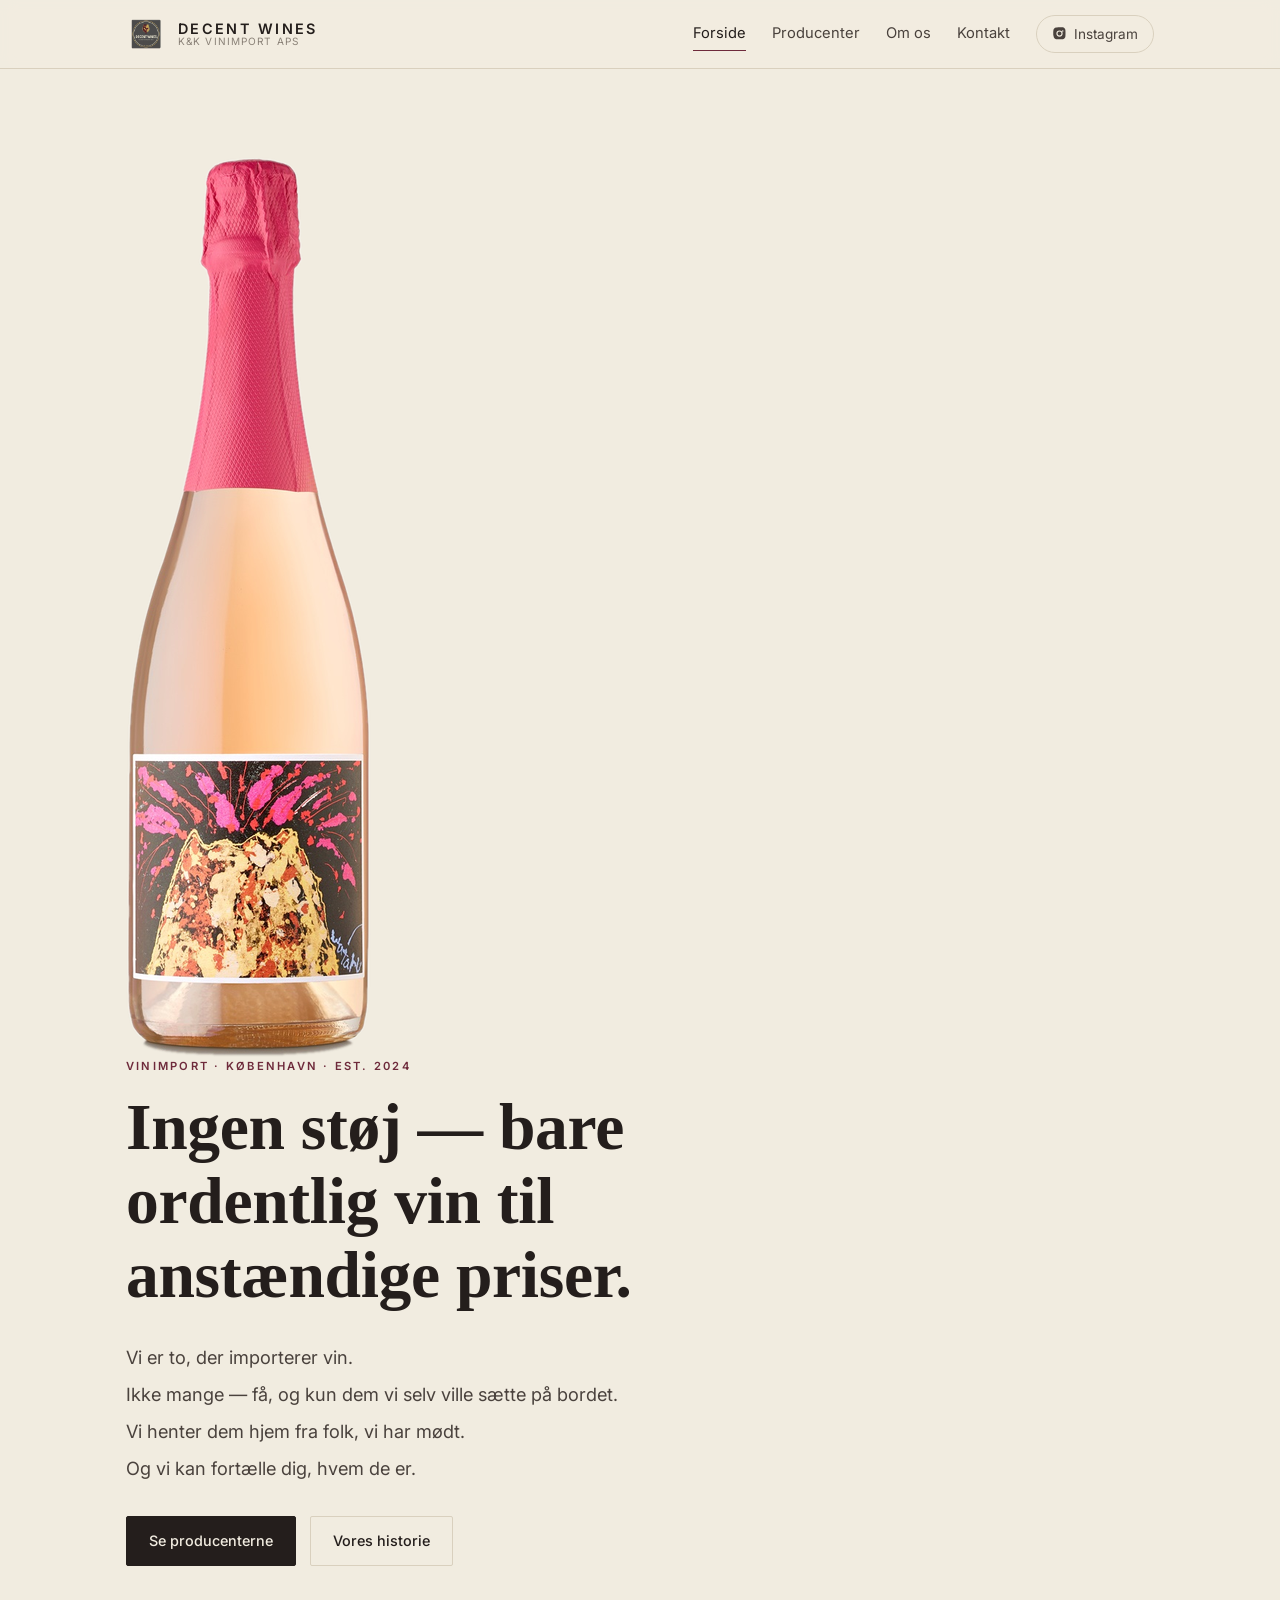
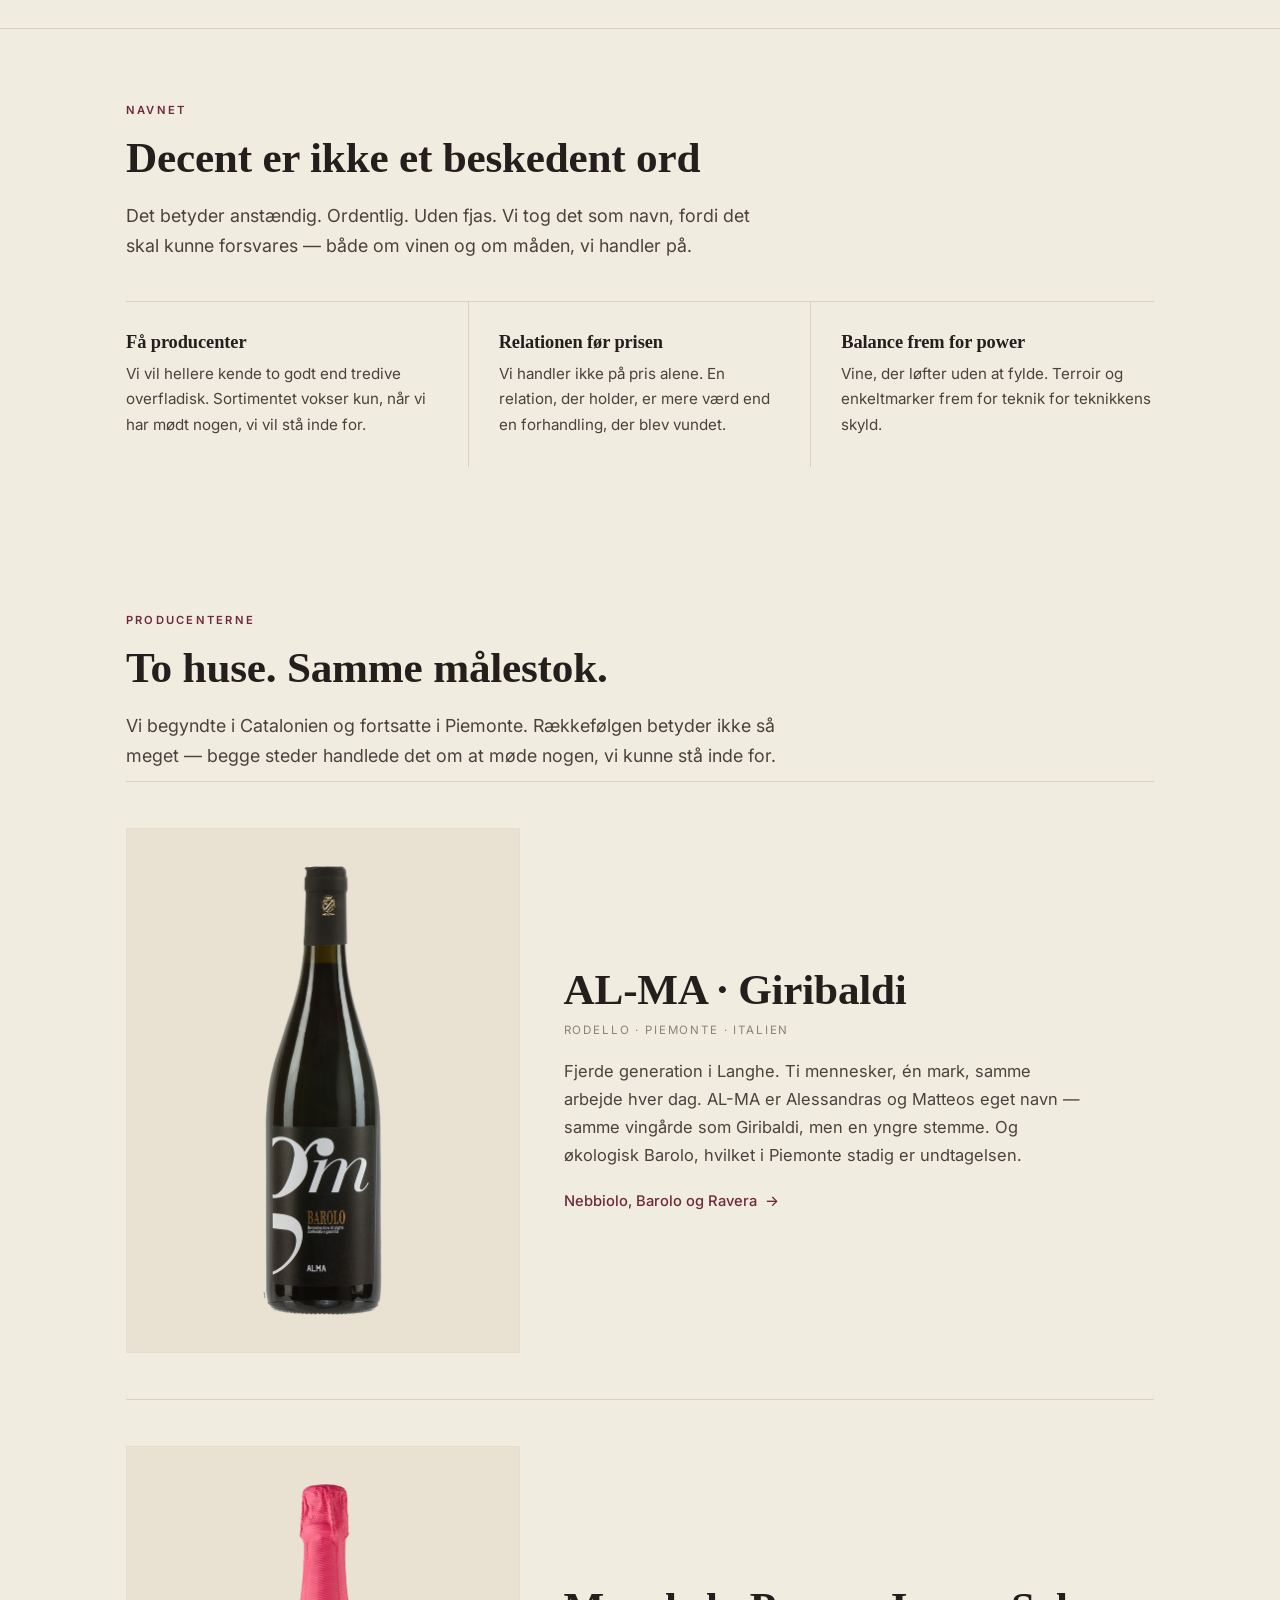
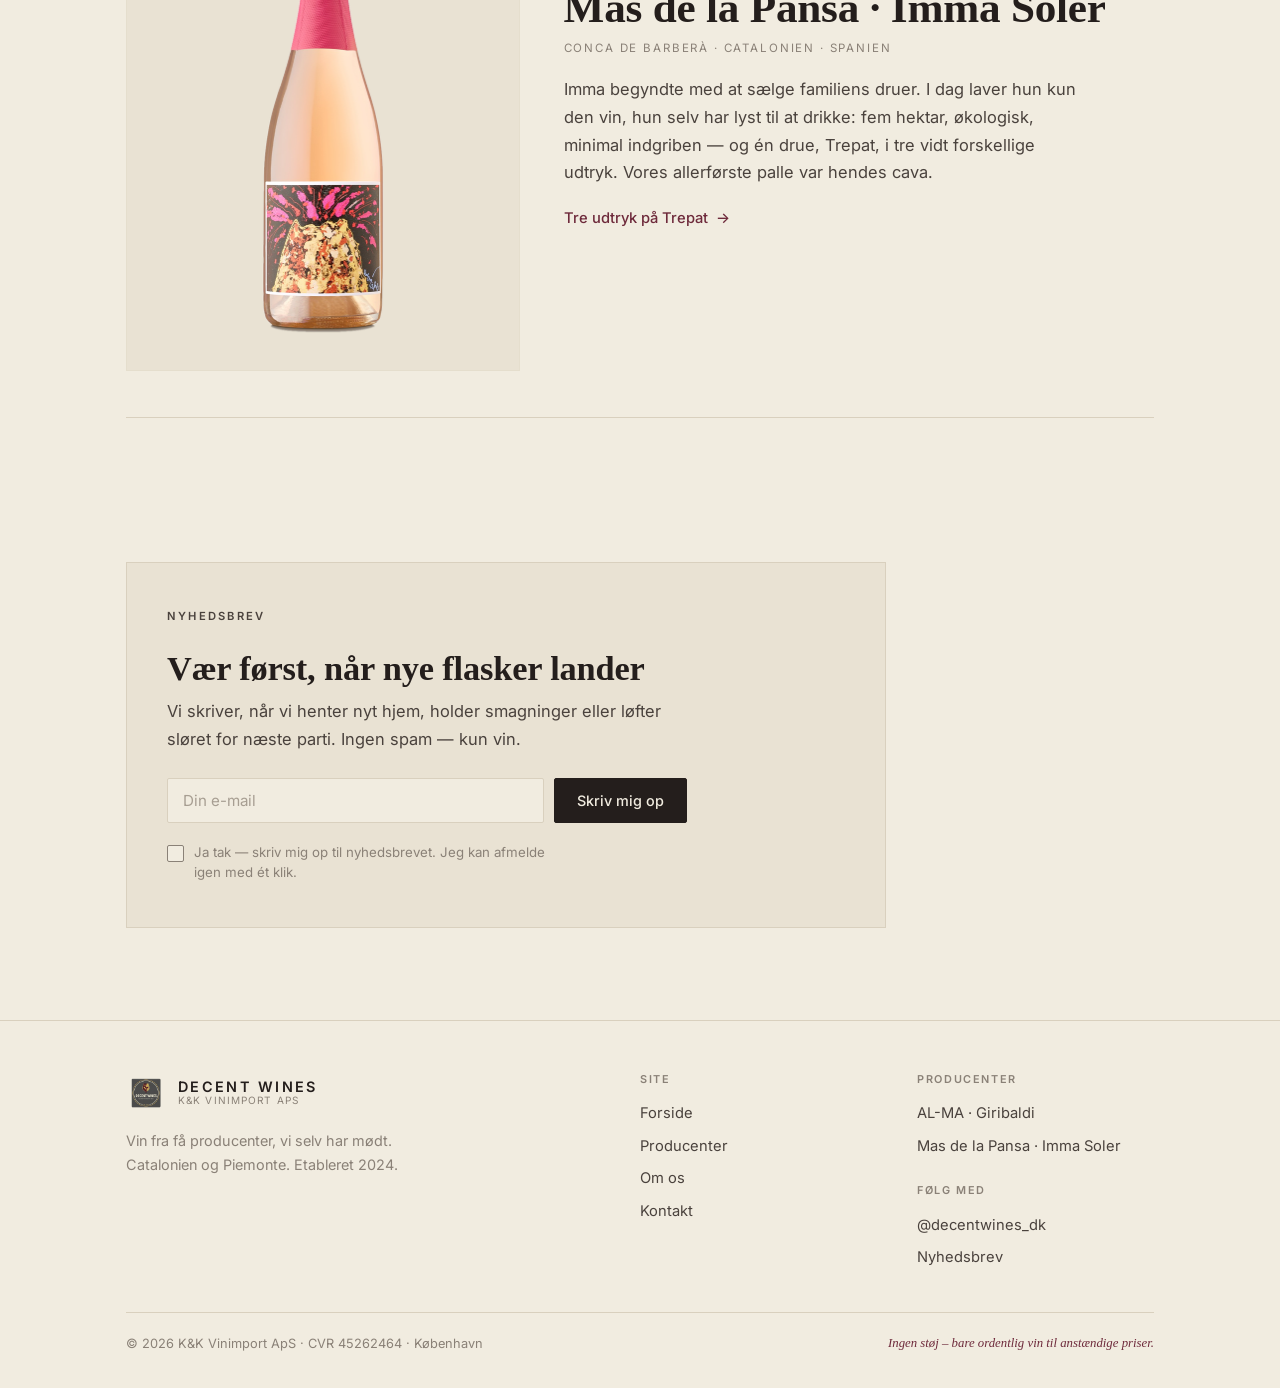
==== commit 0e62c98a: "Add files via upload Morke band og ny hero" ====
--- a/index.html
+++ b/index.html
@@ -37,15 +37,16 @@
   </nav>
 </header>
 
-<section class="hero">
+<section class="hero hero-dark band-dark">
   <div class="wrap">
+    <img class="hero-bottle" src="assets/img/bakuretsu-fl.png" alt="Bakuretsu Cava Ros&eacute;">
     <p class="eyebrow">Vinimport &middot; K&oslash;benhavn &middot; Est. 2024</p>
     <h1>Ingen st&oslash;j &mdash; bare ordentlig vin til anst&aelig;ndige priser.</h1>
     <div class="hero-lines" style="margin-top:30px">
       <p>Vi er to, der importerer vin.</p>
       <p>Ikke mange &mdash; f&aring;, og kun dem vi selv ville s&aelig;tte p&aring; bordet.</p>
       <p>Vi henter dem hjem fra folk, vi har m&oslash;dt.</p>
-      <p>Resten er paller, papirarbejde og kulde.</p>
+      <p>Og vi kan fortælle dig, hvem de er.</p>
     </div>
     <div class="cta-row">
       <a class="btn btn-primary" href="producenter.html">Se producenterne</a>
@@ -54,7 +55,7 @@
   </div>
 </section>
 
-<section>
+<section class="after-hero">
   <div class="wrap">
     <p class="eyebrow">Navnet</p>
     <h2>Decent er ikke et beskedent ord</h2>
@@ -80,7 +81,7 @@
   </div>
 </section>
 
-<section class="tight">
+<section class="band-soft">
   <div class="wrap">
     <p class="eyebrow">Producenterne</p>
     <h2>To huse. Samme m&aring;lestok.</h2>
@@ -137,7 +138,7 @@
   </div>
 </section>
 
-<footer class="site-footer">
+<footer class="site-footer band-dark">
   <div class="wrap">
     <div class="foot-grid">
       <div class="foot-brand">
--- a/assets/styles.css
+++ b/assets/styles.css
@@ -320,3 +320,22 @@
 .entrance-img.contain{background:var(--paper-2)}
 .entrance-img.contain img{width:auto;height:86%;object-fit:contain}
 .producer-photo img{width:100%;height:auto;object-fit:cover}
+
+/* etikette-historier under specs */
+.etiket{
+  font-size:.86rem;color:var(--muted);line-height:1.55;
+  margin:14px 0 0;max-width:62ch;font-style:italic;
+}
+.etiket b{
+  display:block;font-style:normal;font-size:.66rem;letter-spacing:.14em;
+  text-transform:uppercase;color:var(--wine);margin-bottom:3px;
+}
+
+/* smagekasse — tonet boks som i produktbladet */
+.smagekasse{
+  border-left:3px solid var(--wine);background:var(--paper-2);
+  padding:26px 30px;margin:16px 0 8px;max-width:640px;
+}
+.smagekasse h3{margin:0 0 8px}
+.smagekasse p{color:var(--ink-soft);font-size:.95rem;margin:0 0 16px;max-width:56ch}
+.smagekasse .price b{font-size:1.45rem}
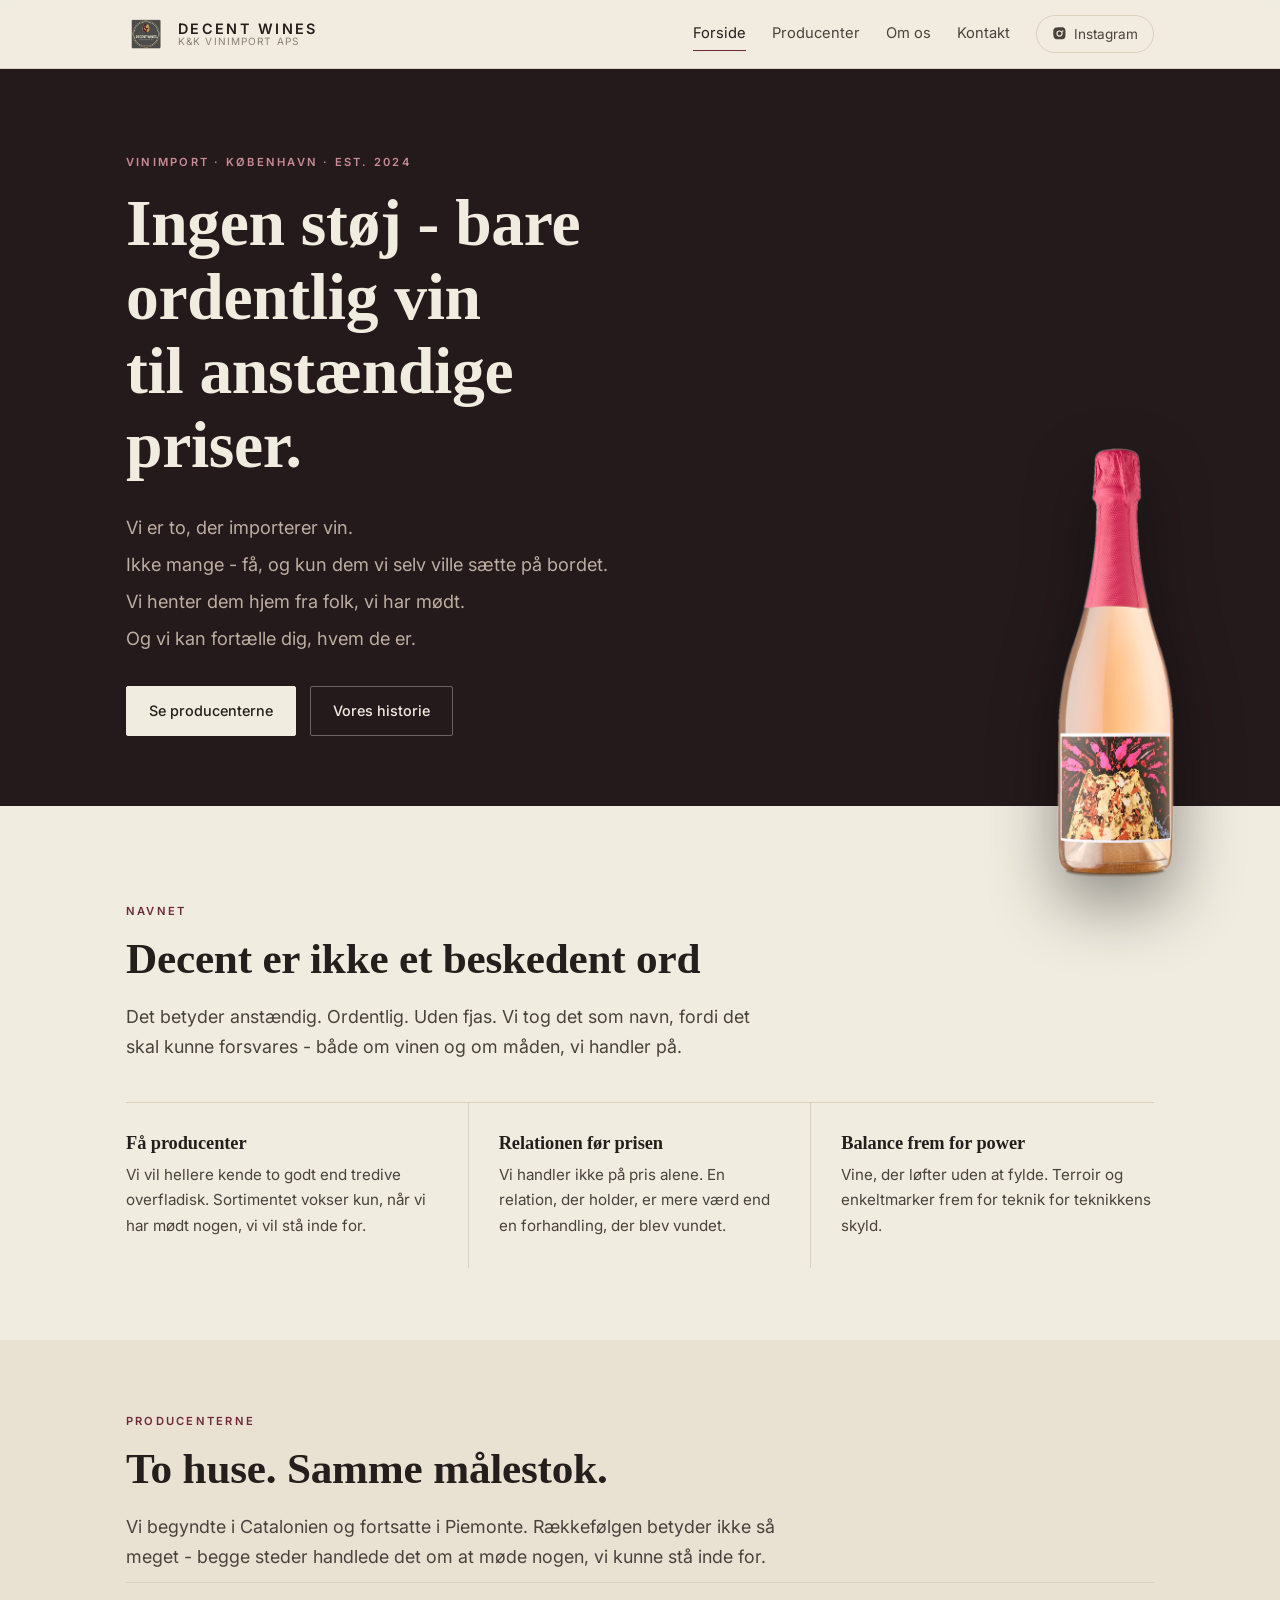
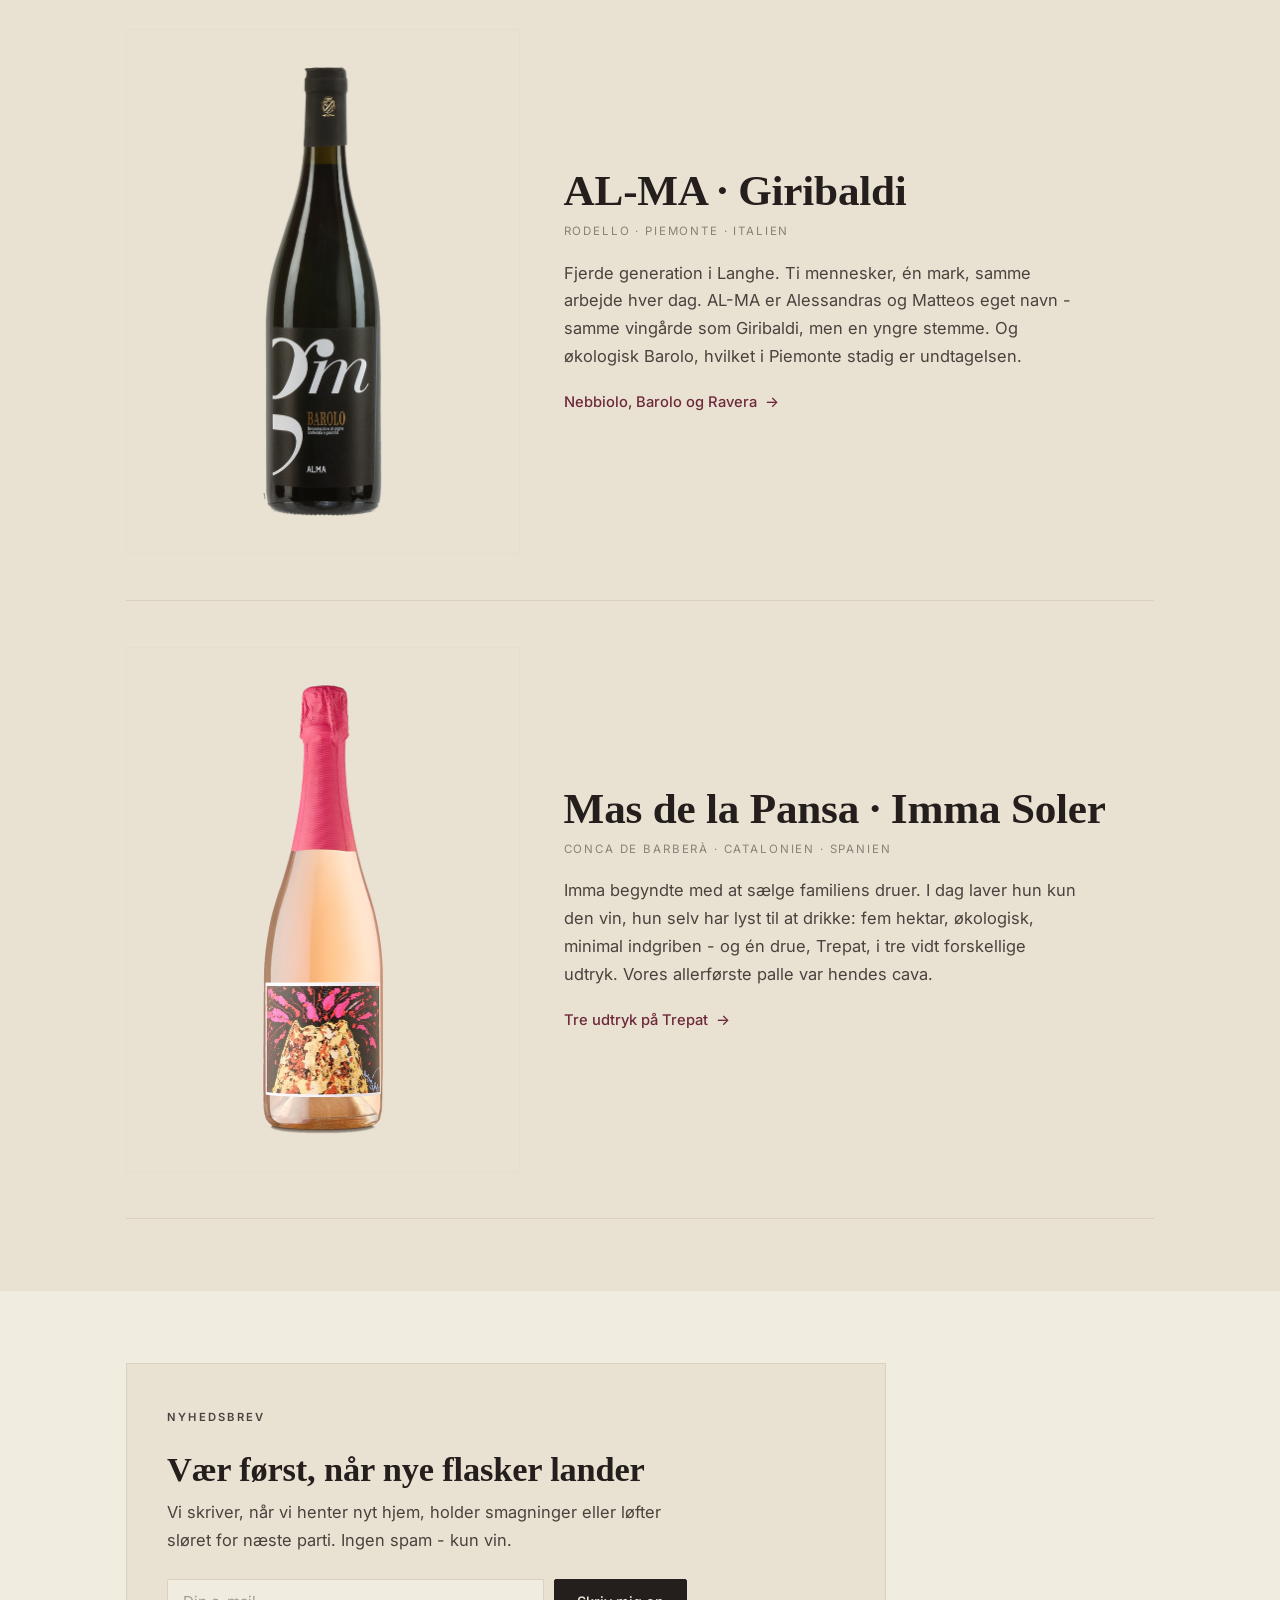
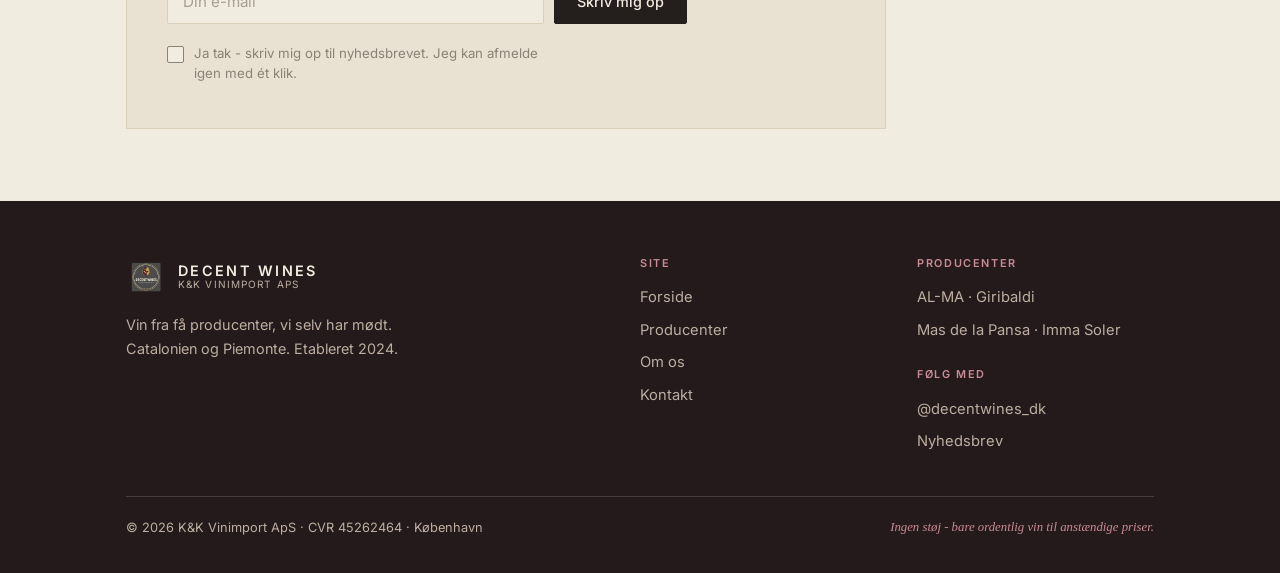
==== commit eb3e9582: "Almindelige tankestreger hele vejen" ====
--- a/index.html
+++ b/index.html
@@ -3,9 +3,9 @@
 <head>
 <meta charset="UTF-8">
 <meta name="viewport" content="width=device-width, initial-scale=1">
-<title>Decent Wines — K&K Vinimport ApS</title>
+<title>Decent Wines - K&K Vinimport ApS</title>
 <meta name="description" content="Vinimport fra få producenter i Catalonien og Piemonte. Ingen støj – bare ordentlig vin til anstændige priser.">
-<meta property="og:title" content="Decent Wines — K&K Vinimport ApS">
+<meta property="og:title" content="Decent Wines - K&K Vinimport ApS">
 <meta property="og:description" content="Vinimport fra få producenter i Catalonien og Piemonte. Ingen støj – bare ordentlig vin til anstændige priser.">
 <meta property="og:type" content="website">
 <meta property="og:locale" content="da_DK">
@@ -41,10 +41,10 @@
   <div class="wrap">
     <img class="hero-bottle" src="assets/img/bakuretsu-fl.png" alt="Bakuretsu Cava Ros&eacute;">
     <p class="eyebrow">Vinimport &middot; K&oslash;benhavn &middot; Est. 2024</p>
-    <h1>Ingen st&oslash;j &mdash; bare ordentlig vin til anst&aelig;ndige priser.</h1>
+    <h1>Ingen st&oslash;j - bare ordentlig vin til anst&aelig;ndige priser.</h1>
     <div class="hero-lines" style="margin-top:30px">
       <p>Vi er to, der importerer vin.</p>
-      <p>Ikke mange &mdash; f&aring;, og kun dem vi selv ville s&aelig;tte p&aring; bordet.</p>
+      <p>Ikke mange - f&aring;, og kun dem vi selv ville s&aelig;tte p&aring; bordet.</p>
       <p>Vi henter dem hjem fra folk, vi har m&oslash;dt.</p>
       <p>Og vi kan fortælle dig, hvem de er.</p>
     </div>
@@ -60,7 +60,7 @@
     <p class="eyebrow">Navnet</p>
     <h2>Decent er ikke et beskedent ord</h2>
     <p class="lede" style="margin:18px 0 40px">Det betyder anst&aelig;ndig. Ordentlig. Uden fjas. Vi tog det som navn,
-      fordi det skal kunne forsvares &mdash; b&aring;de om vinen og om m&aring;den, vi handler p&aring;.</p>
+      fordi det skal kunne forsvares - b&aring;de om vinen og om m&aring;den, vi handler p&aring;.</p>
     <div class="pillars">
       <div class="pillar">
         <h3>F&aring; producenter</h3>
@@ -86,7 +86,7 @@
     <p class="eyebrow">Producenterne</p>
     <h2>To huse. Samme m&aring;lestok.</h2>
     <p class="lede" style="margin:18px 0 10px">Vi begyndte i Catalonien og fortsatte i Piemonte.
-      R&aelig;kkef&oslash;lgen betyder ikke s&aring; meget &mdash; begge steder handlede det om at m&oslash;de nogen,
+      R&aelig;kkef&oslash;lgen betyder ikke s&aring; meget - begge steder handlede det om at m&oslash;de nogen,
       vi kunne st&aring; inde for.</p>
 
     <div class="entrances">
@@ -96,7 +96,7 @@
           <h2>AL-MA &middot; Giribaldi</h2>
           <p class="where">Rodello &middot; Piemonte &middot; Italien</p>
           <p>Fjerde generation i Langhe. Ti mennesker, &eacute;n mark, samme arbejde hver dag.
-            AL-MA er Alessandras og Matteos eget navn &mdash; samme ving&aring;rde som Giribaldi,
+            AL-MA er Alessandras og Matteos eget navn - samme ving&aring;rde som Giribaldi,
             men en yngre stemme. Og &oslash;kologisk Barolo, hvilket i Piemonte stadig er undtagelsen.</p>
           <a class="arrow" href="producenter.html#alma">Nebbiolo, Barolo og Ravera</a>
         </div>
@@ -108,7 +108,7 @@
           <h2>Mas de la Pansa &middot; Imma Soler</h2>
           <p class="where">Conca de Barber&agrave; &middot; Catalonien &middot; Spanien</p>
           <p>Imma begyndte med at s&aelig;lge familiens druer. I dag laver hun kun den vin, hun selv
-            har lyst til at drikke: fem hektar, &oslash;kologisk, minimal indgriben &mdash; og &eacute;n drue,
+            har lyst til at drikke: fem hektar, &oslash;kologisk, minimal indgriben - og &eacute;n drue,
             Trepat, i tre vidt forskellige udtryk. Vores allerf&oslash;rste palle var hendes cava.</p>
           <a class="arrow" href="producenter.html#imma">Tre udtryk p&aring; Trepat</a>
         </div>
@@ -122,13 +122,13 @@
     <div class="news">
       <p class="eyebrow">Nyhedsbrev</p>
       <h2>V&aelig;r f&oslash;rst, n&aring;r nye flasker lander</h2>
-      <p>Vi skriver, n&aring;r vi henter nyt hjem, holder smagninger eller l&oslash;fter sl&oslash;ret for n&aelig;ste parti. Ingen spam &mdash; kun vin.</p>
+      <p>Vi skriver, n&aring;r vi henter nyt hjem, holder smagninger eller l&oslash;fter sl&oslash;ret for n&aelig;ste parti. Ingen spam - kun vin.</p>
       <form class="news-form" action="https://62e904bf.sibforms.com/serve/[base64]" method="POST">
         <input type="email" name="EMAIL" placeholder="Din e-mail" aria-label="E-mail" required>
         <button class="btn btn-primary" type="submit">Skriv mig op</button>
         <label class="news-consent">
           <input type="checkbox" name="OPT_IN" value="1" required>
-          <span>Ja tak &mdash; skriv mig op til nyhedsbrevet. Jeg kan afmelde igen med &eacute;t klik.</span>
+          <span>Ja tak - skriv mig op til nyhedsbrevet. Jeg kan afmelde igen med &eacute;t klik.</span>
         </label>
         <input class="hp" type="text" name="email_address_check" value="" tabindex="-1" autocomplete="off" aria-hidden="true">
         <input type="hidden" name="locale" value="da">
@@ -166,7 +166,7 @@
     </div>
     <div class="foot-bottom">
       <span>&copy; 2026 K&amp;K Vinimport ApS &middot; CVR 45262464 &middot; K&oslash;benhavn</span>
-      <span class="tagline-foot">Ingen st&oslash;j &ndash; bare ordentlig vin til anst&aelig;ndige priser.</span>
+      <span class="tagline-foot">Ingen st&oslash;j - bare ordentlig vin til anst&aelig;ndige priser.</span>
     </div>
   </div>
 </footer>
--- a/assets/styles.css
+++ b/assets/styles.css
@@ -14,6 +14,11 @@
   --rule-soft:  #e5decd;
   --wine:       #6e2a3b;
   --wine-soft:  #8d4353;
+  --dark:       #241a1b;
+  --dark-2:     #2e2223;
+  --on-dark:    #f1ece0;
+  --on-dark-2:  #bdaea1;
+  --rose:       #c98b96;
   --maxw:       1080px;
   --ease:       cubic-bezier(.22,.61,.36,1);
 }
@@ -339,3 +344,107 @@
 .smagekasse h3{margin:0 0 8px}
 .smagekasse p{color:var(--ink-soft);font-size:.95rem;margin:0 0 16px;max-width:56ch}
 .smagekasse .price b{font-size:1.45rem}
+
+/* markplade — bruges hvor vi ikke har et flaskefoto, i stedet for at laane et andet */
+.wine-photo.plate{padding:12px;background:var(--paper-2)}
+.plate-in{
+  width:100%;height:100%;border:1px solid var(--rule);
+  display:flex;flex-direction:column;align-items:center;justify-content:center;
+  gap:9px;text-align:center;padding:16px;
+}
+.plate-eyebrow{
+  font-size:.6rem;letter-spacing:.2em;text-transform:uppercase;
+  color:var(--wine);font-weight:600;
+}
+.plate-name{
+  font-family:"Source Serif 4",Georgia,serif;font-size:1.75rem;
+  line-height:1;color:var(--ink);
+}
+.plate-meta{
+  font-size:.68rem;letter-spacing:.1em;text-transform:uppercase;
+  color:var(--muted);line-height:1.7;
+}
+
+/* =================== MØRKE BÅND =================== */
+.band-dark{
+  background:var(--dark);color:var(--on-dark);
+  position:relative;border:0;
+}
+.band-dark .eyebrow{color:var(--rose)}
+.band-dark h1,.band-dark h2,.band-dark h3{color:var(--on-dark)}
+.band-dark p,.band-dark .lede,.band-dark .hero-lines p{color:var(--on-dark-2)}
+.band-dark .btn-primary{background:var(--paper);color:var(--ink);border-color:var(--paper)}
+.band-dark .btn-primary:hover{background:var(--rose);border-color:var(--rose);color:var(--dark)}
+.band-dark .btn-ghost{border-color:rgba(241,236,224,.34);color:var(--on-dark)}
+.band-dark .btn-ghost:hover{border-color:var(--on-dark)}
+.band-soft{background:var(--paper-2)}
+
+/* hero med flaske der bryder ned over kanten */
+.hero-dark{padding:84px 0 70px;overflow:visible}
+.hero-dark .wrap{position:relative}
+.hero-dark h1{max-width:15ch}
+.hero-bottle{
+  position:absolute;right:6px;bottom:-142px;height:430px;width:auto;
+  z-index:3;pointer-events:none;
+  filter:drop-shadow(0 26px 34px rgba(0,0,0,.42));
+}
+.after-hero{padding-top:96px}
+
+/* mørk footer */
+.site-footer.band-dark{border-top:0;margin-top:0;padding:56px 0 34px}
+.site-footer.band-dark .foot-col h4{color:var(--rose)}
+.site-footer.band-dark .foot-col a{color:var(--on-dark-2)}
+.site-footer.band-dark .foot-col a:hover{color:var(--on-dark)}
+.site-footer.band-dark .foot-brand p{color:var(--on-dark-2)}
+.site-footer.band-dark .brand-txt small{color:var(--on-dark-2)}
+.site-footer.band-dark .foot-bottom{border-top-color:rgba(241,236,224,.16);color:var(--on-dark-2)}
+.site-footer.band-dark .tagline-foot{color:var(--rose)}
+
+@media (max-width:820px){
+  .hero-bottle{height:240px;bottom:-92px;right:0;opacity:.9}
+  .after-hero{padding-top:64px}
+}
+@media (max-width:560px){
+  .hero-bottle{display:none}
+  .after-hero{padding-top:52px}
+}
+
+/* =================== PORTRÆTTER =================== */
+.portraits{display:grid;grid-template-columns:1fr 1fr;gap:20px;max-width:500px}
+.portraits figure{margin:0}
+.portraits img{width:100%;height:auto;border:1px solid var(--rule)}
+.portraits figcaption,.producer-photo figcaption{
+  font-size:.74rem;letter-spacing:.11em;text-transform:uppercase;
+  color:var(--muted);margin-top:11px;
+}
+.producer-photo{margin:0}
+.producer-photo figcaption{padding:0 2px}
+/* bliver ved med at staa side om side, ogsaa paa mobil */
+@media (max-width:640px){ .portraits{gap:14px;max-width:none} .portraits figcaption{font-size:.66rem;letter-spacing:.08em} }
+
+/* midtstillet blok — bruges til portrætterne på Om os */
+.midtstillet{text-align:center}
+.midtstillet .lede{margin-left:auto;margin-right:auto}
+.midtstillet .portraits{margin-left:auto;margin-right:auto}
+.midtstillet .eyebrow{margin-bottom:14px}
+
+/* de to tekster om portraetterne — auto-margener, saa de faktisk centreres */
+.midtstillet .lede.intro{margin:18px auto 36px}
+.midtstillet .lede.udtro{margin:34px auto 0}
+
+/* =================== BILLEDSTRIBE FRA BESØGET =================== */
+.strip{
+  display:grid;grid-auto-flow:column;grid-auto-columns:minmax(210px,1fr);
+  gap:14px;margin:24px 0 8px;
+  overflow-x:auto;padding-bottom:10px;
+  scroll-snap-type:x proximity;
+}
+.strip figure{margin:0;scroll-snap-align:start}
+.strip img{
+  width:100%;aspect-ratio:3/4;object-fit:cover;
+  border:1px solid var(--rule-soft);background:var(--paper-2);
+}
+.strip figcaption{
+  font-size:.68rem;letter-spacing:.11em;text-transform:uppercase;
+  color:var(--muted);margin-top:9px;
+}
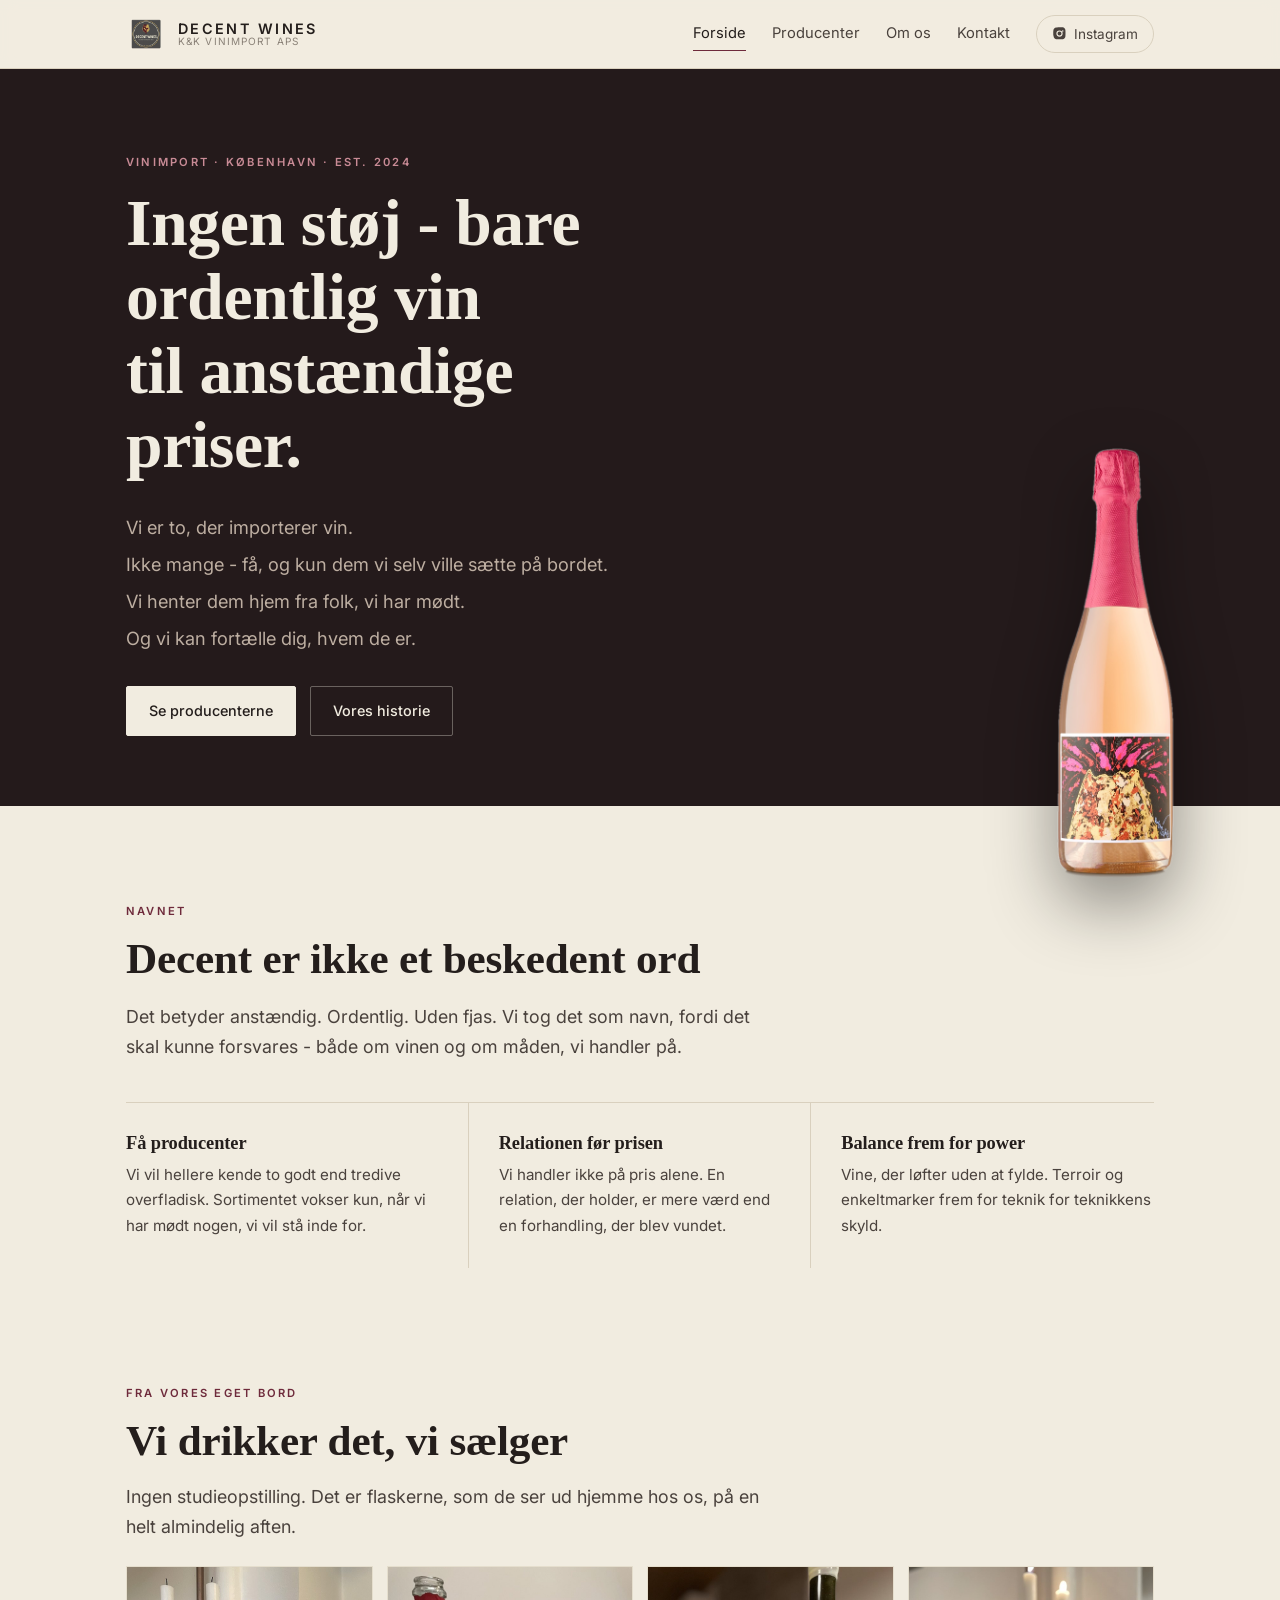
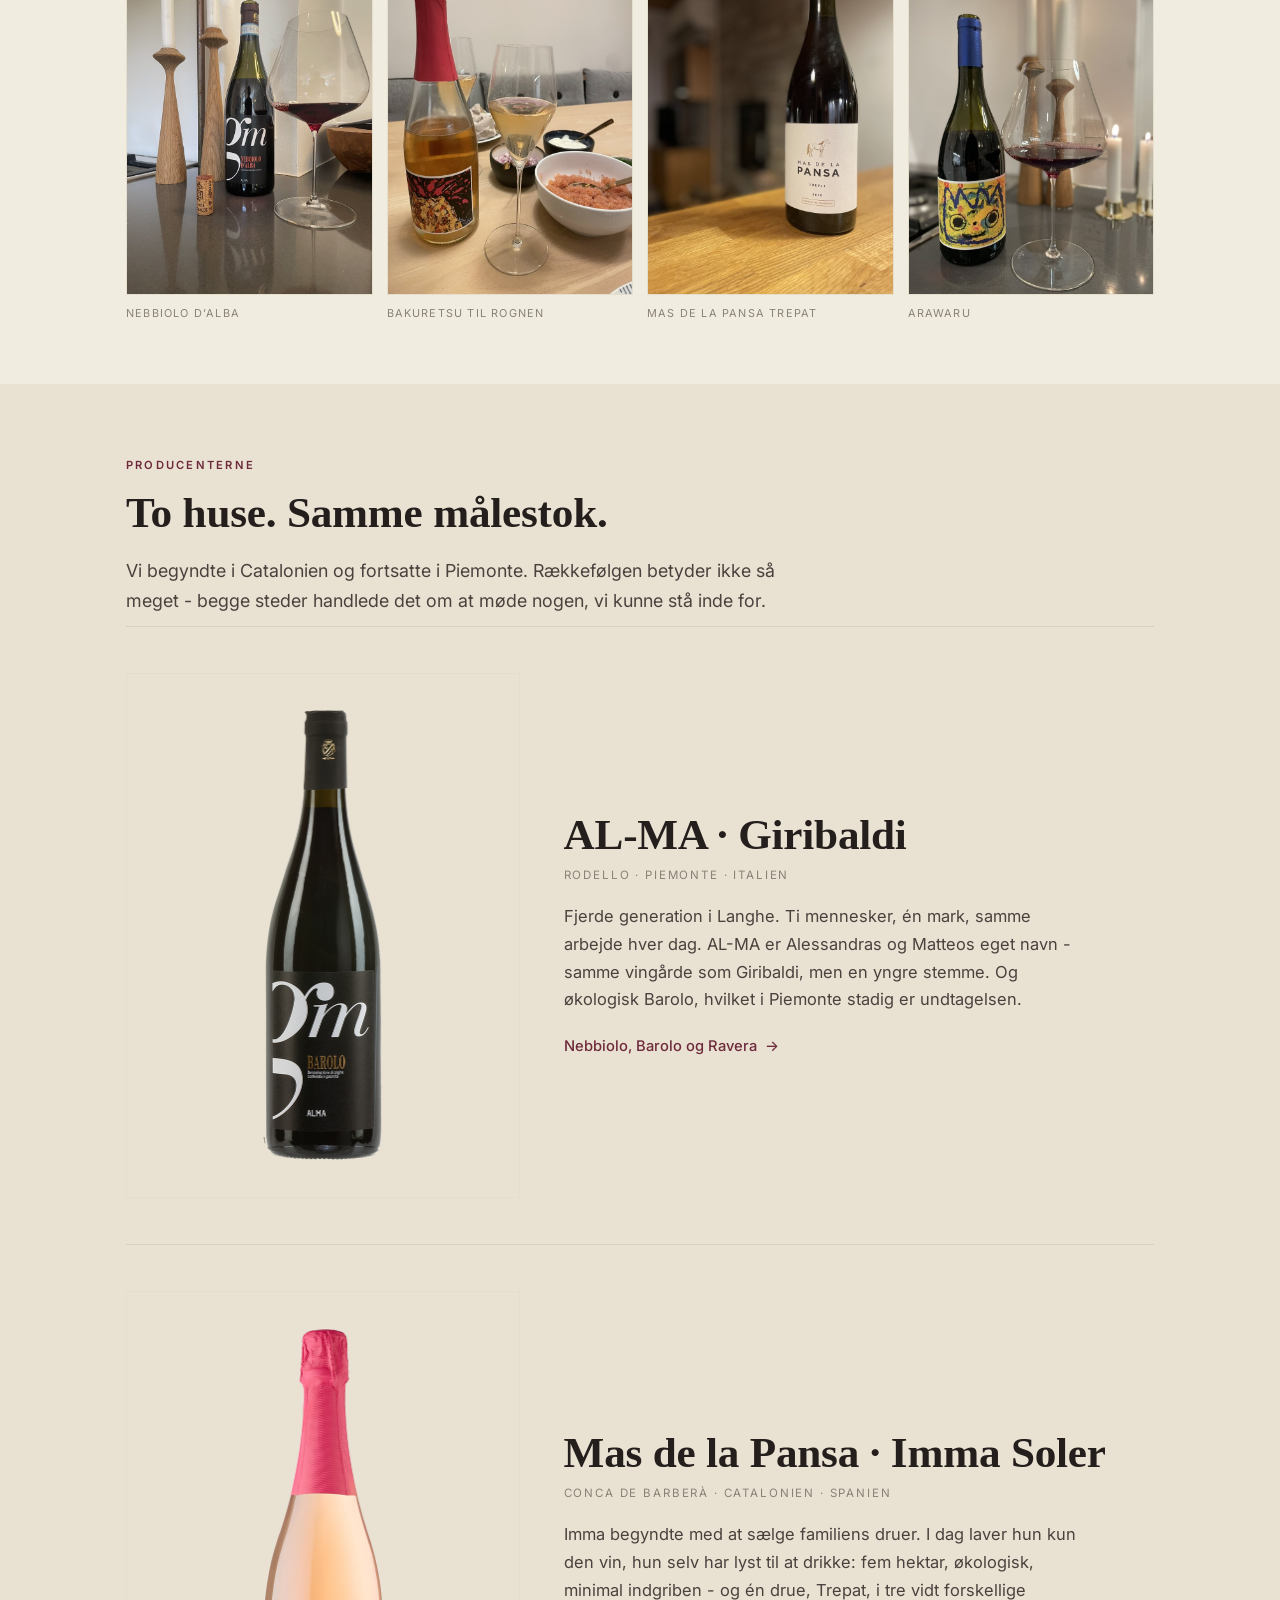
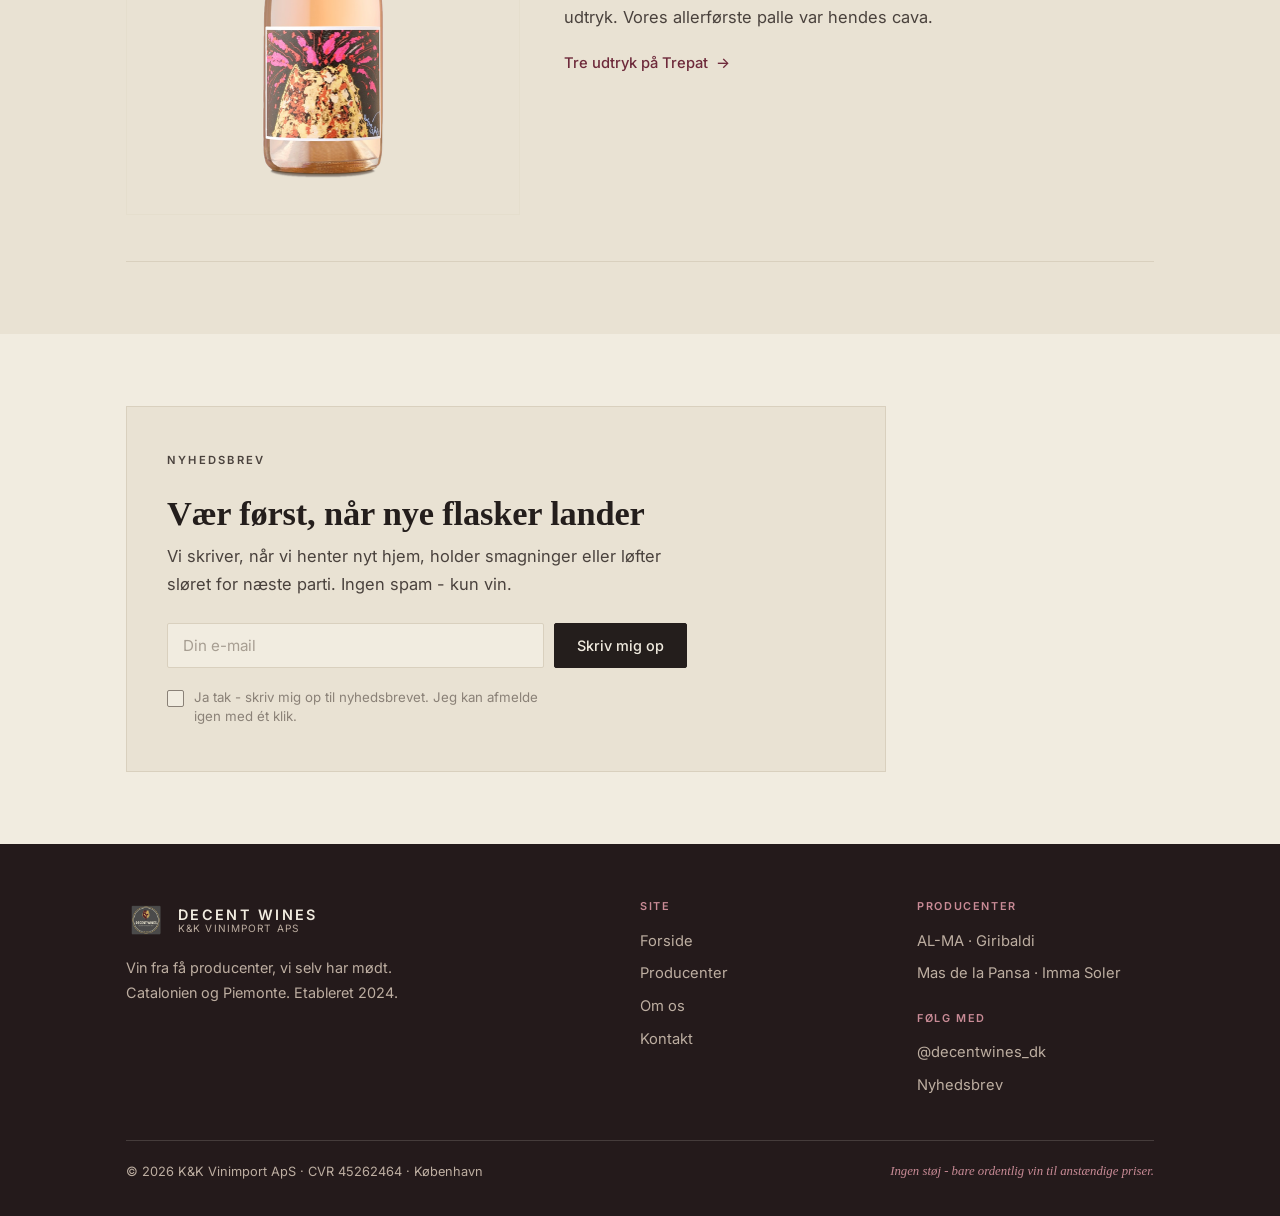
==== commit 99c9a8fa: "Farvebilleder paa forside og om os" ====
--- a/index.html
+++ b/index.html
@@ -77,6 +77,21 @@
         <p>Vine, der l&oslash;fter uden at fylde. Terroir og enkeltmarker frem for
           teknik for teknikkens skyld.</p>
       </div>
+    </div>
+  </div>
+</section>
+
+<section class="tight">
+  <div class="wrap">
+    <p class="eyebrow">Fra vores eget bord</p>
+    <h2>Vi drikker det, vi s&aelig;lger</h2>
+    <p class="lede" style="margin:16px 0 2px">Ingen studieopstilling. Det er flaskerne,
+      som de ser ud hjemme hos os, p&aring; en helt almindelig aften.</p>
+    <div class="strip">
+      <figure><img src="assets/img/nebbiolo-glas.jpg" alt="Flaske Nebbiolo d&rsquo;Alba fra AL-MA med prop og fyldt glas p&aring; en k&oslash;kkenbordplade"><figcaption>Nebbiolo d&rsquo;Alba</figcaption></figure>
+      <figure><img src="assets/img/bakuretsu-rogn.jpg" alt="Bakuretsu Cava Ros&eacute; sk&aelig;nket op ved siden af en sk&aring;l rogn og cr&egrave;me fraiche"><figcaption>Bakuretsu til rognen</figcaption></figure>
+      <figure><img src="assets/img/trepat-bord.jpg" alt="Flaske Mas de la Pansa Trepat 2020 p&aring; et egetr&aelig;sbord"><figcaption>Mas de la Pansa Trepat</figcaption></figure>
+      <figure><img src="assets/img/arawaru-glas.jpg" alt="Flaske Arawaru med sk&aelig;nket glas og t&aelig;ndte lys"><figcaption>Arawaru</figcaption></figure>
     </div>
   </div>
 </section>
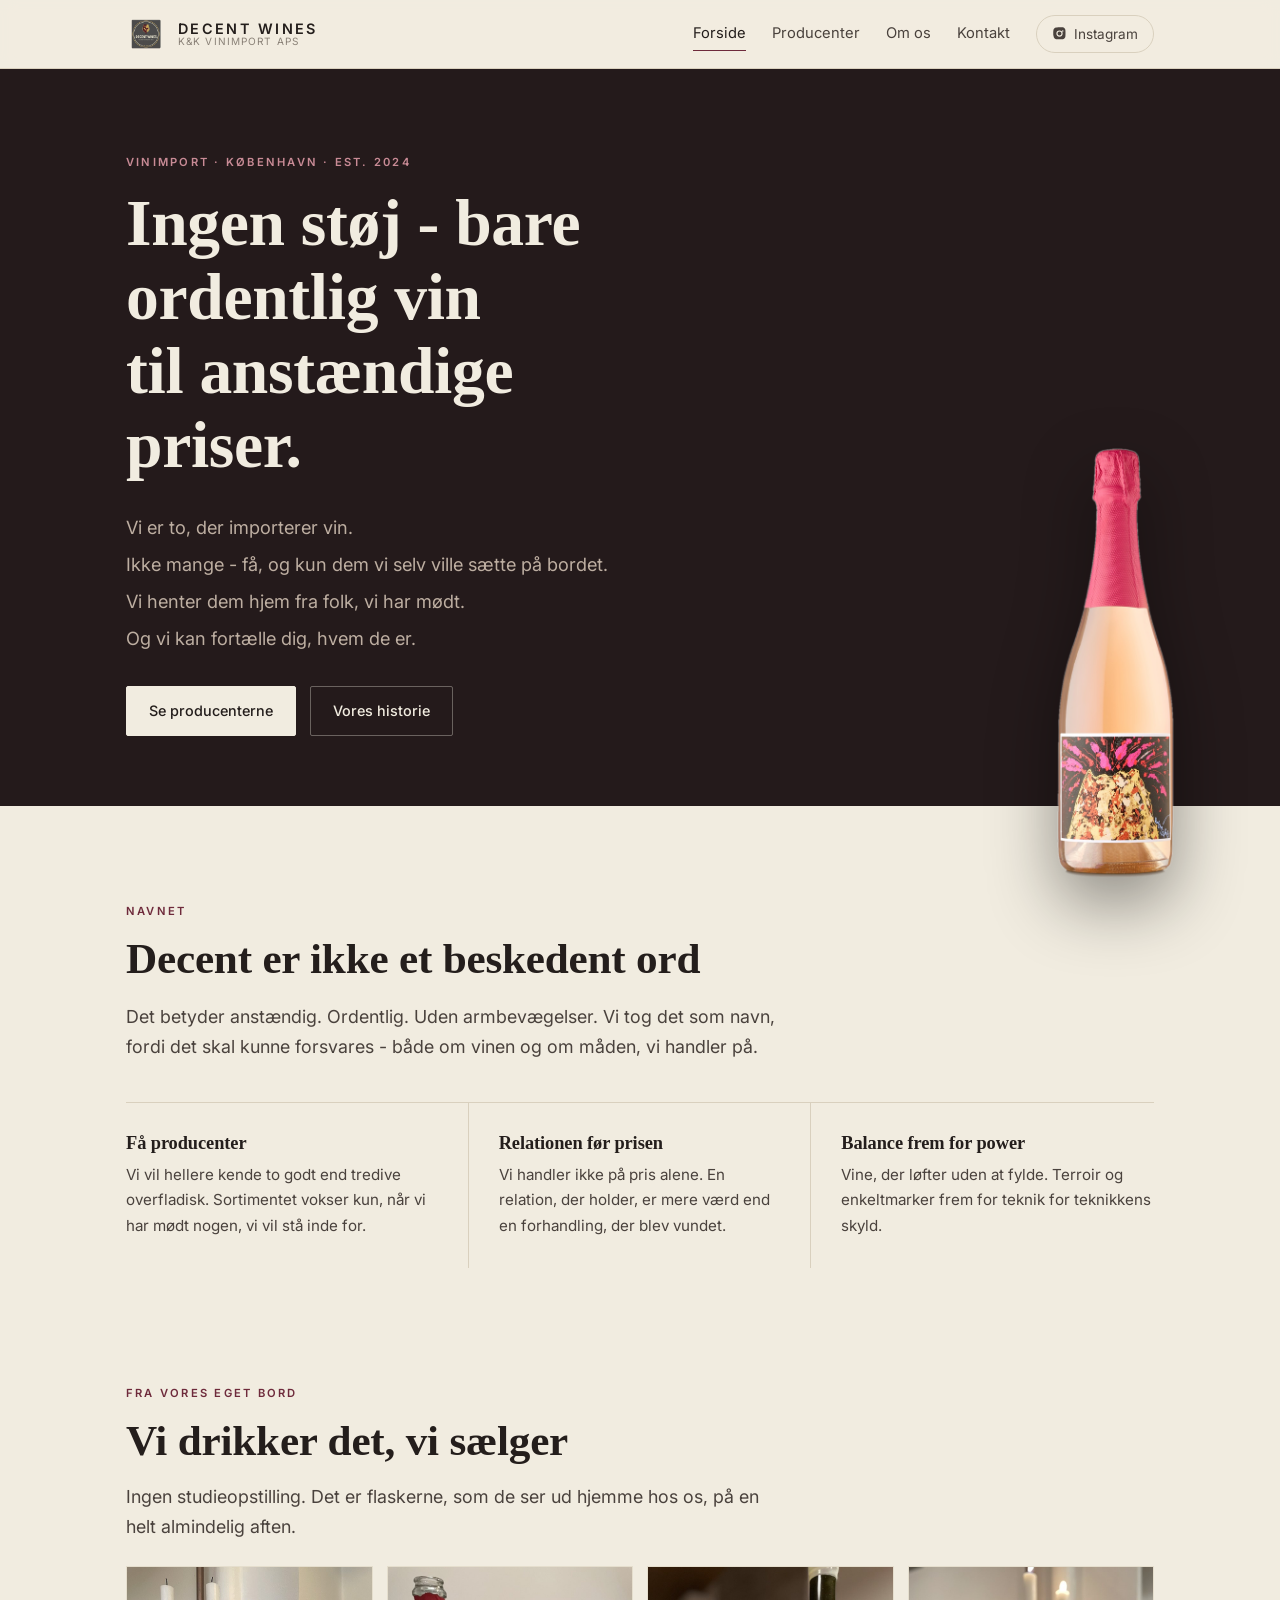
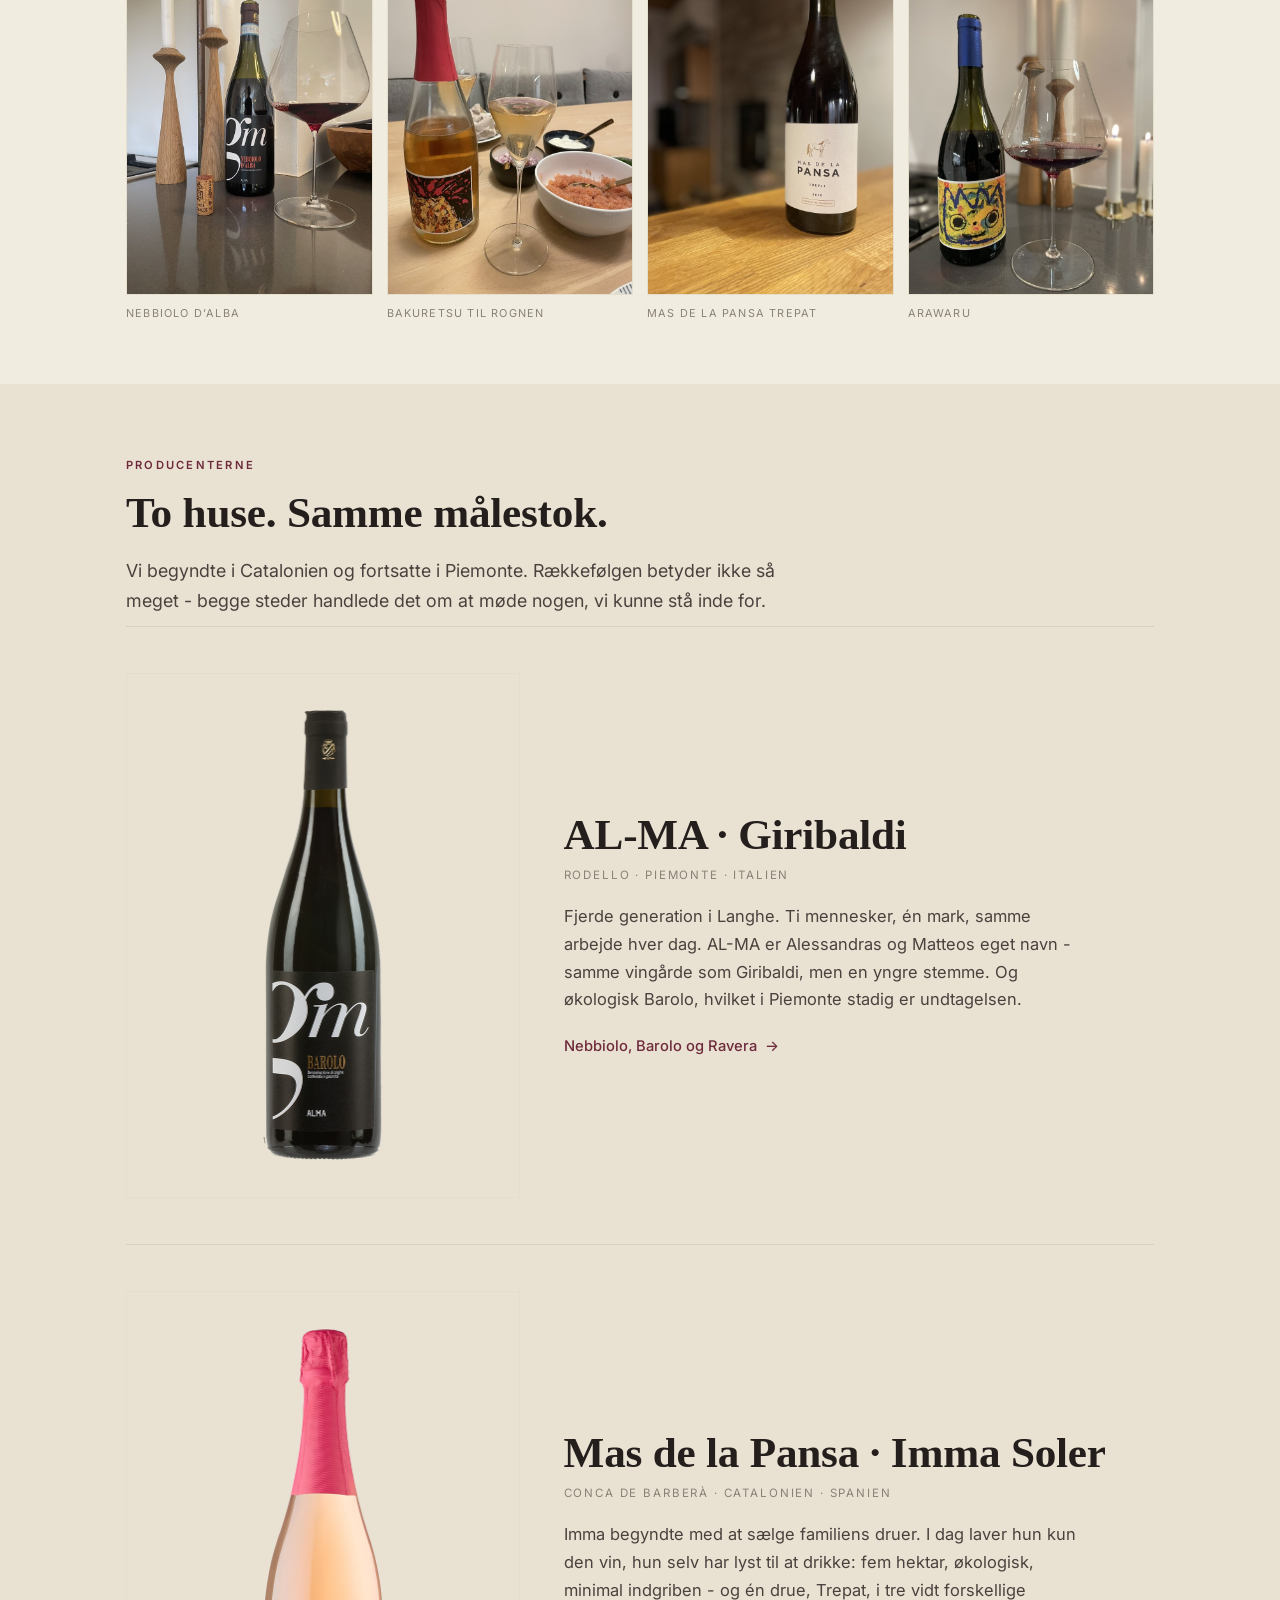
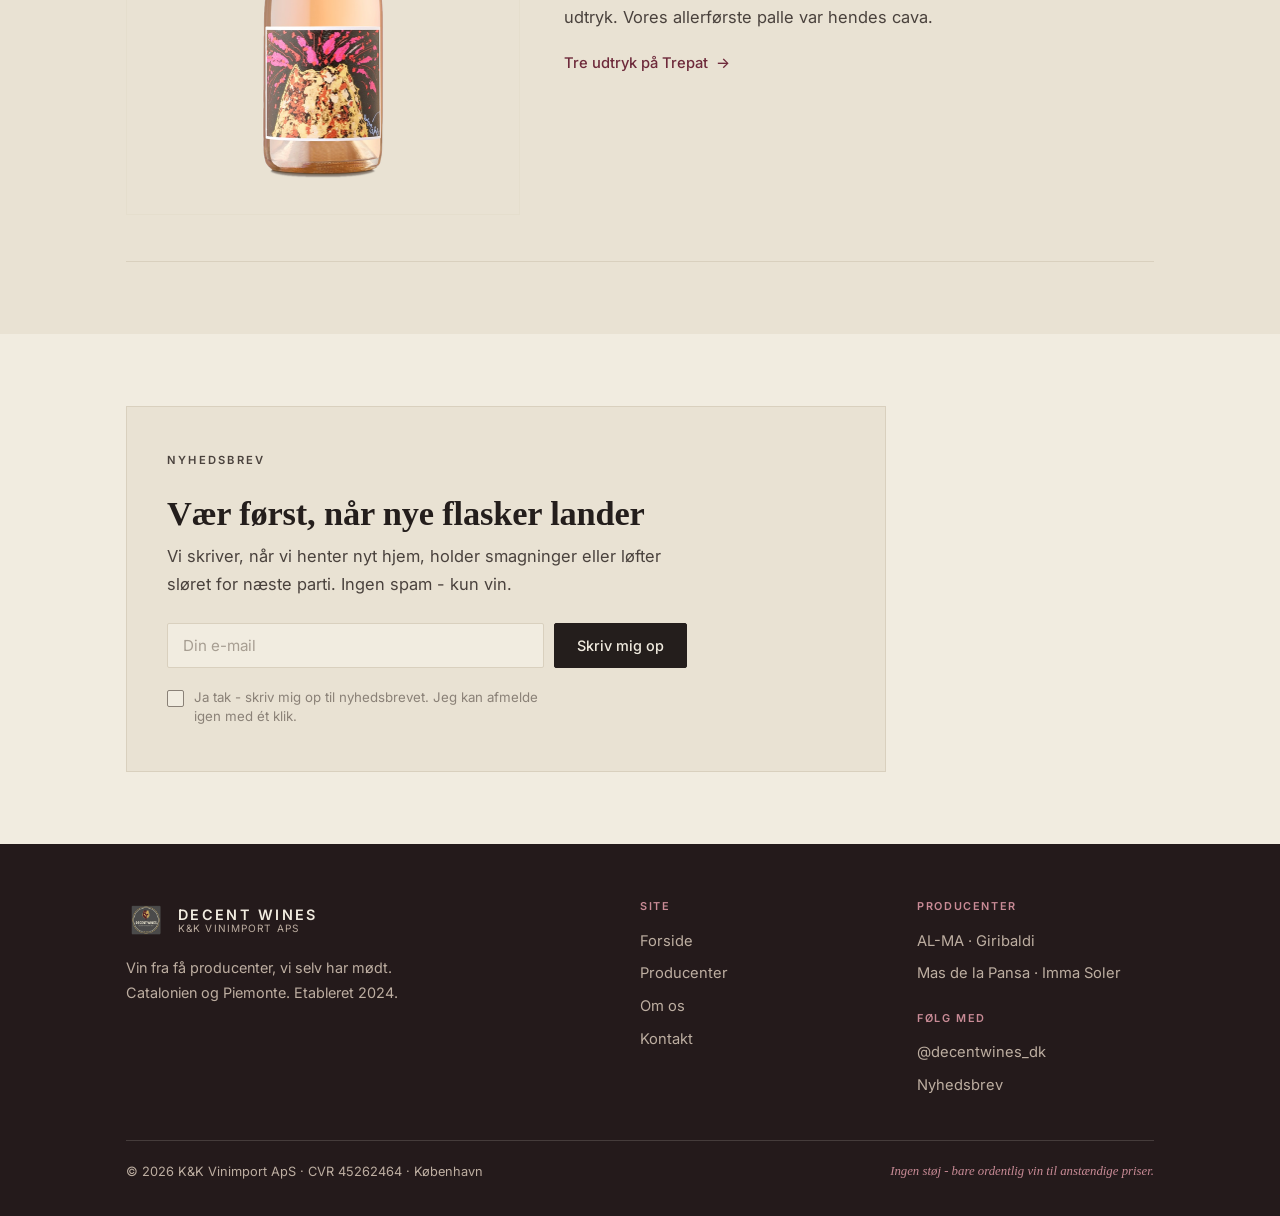
==== commit d3f9ab58: "Flaske og overskrift linker ind til producenten" ====
--- a/index.html
+++ b/index.html
@@ -59,7 +59,7 @@
   <div class="wrap">
     <p class="eyebrow">Navnet</p>
     <h2>Decent er ikke et beskedent ord</h2>
-    <p class="lede" style="margin:18px 0 40px">Det betyder anst&aelig;ndig. Ordentlig. Uden fjas. Vi tog det som navn,
+    <p class="lede" style="margin:18px 0 40px">Det betyder anst&aelig;ndig. Ordentlig. Uden armbev&aelig;gelser. Vi tog det som navn,
       fordi det skal kunne forsvares - b&aring;de om vinen og om m&aring;den, vi handler p&aring;.</p>
     <div class="pillars">
       <div class="pillar">
@@ -106,9 +106,9 @@
 
     <div class="entrances">
       <div class="entrance">
-        <div class="entrance-img contain"><img src="assets/img/barolo.png" alt="Barolo fra AL-MA / Giribaldi"></div>
+        <a class="entrance-img contain" href="producenter.html#alma" tabindex="-1" aria-hidden="true"><img src="assets/img/barolo.png" alt="Barolo fra AL-MA / Giribaldi"></a>
         <div>
-          <h2>AL-MA &middot; Giribaldi</h2>
+          <h2><a class="entrance-title" href="producenter.html#alma">AL-MA &middot; Giribaldi</a></h2>
           <p class="where">Rodello &middot; Piemonte &middot; Italien</p>
           <p>Fjerde generation i Langhe. Ti mennesker, &eacute;n mark, samme arbejde hver dag.
             AL-MA er Alessandras og Matteos eget navn - samme ving&aring;rde som Giribaldi,
@@ -118,9 +118,9 @@
       </div>
 
       <div class="entrance">
-        <div class="entrance-img contain"><img src="assets/img/bakuretsu-fl.png" alt="Bakuretsu Cava Ros&eacute; fra Mas de la Pansa"></div>
+        <a class="entrance-img contain" href="producenter.html#imma" tabindex="-1" aria-hidden="true"><img src="assets/img/bakuretsu-fl.png" alt="Bakuretsu Cava Ros&eacute; fra Mas de la Pansa"></a>
         <div>
-          <h2>Mas de la Pansa &middot; Imma Soler</h2>
+          <h2><a class="entrance-title" href="producenter.html#imma">Mas de la Pansa &middot; Imma Soler</a></h2>
           <p class="where">Conca de Barber&agrave; &middot; Catalonien &middot; Spanien</p>
           <p>Imma begyndte med at s&aelig;lge familiens druer. I dag laver hun kun den vin, hun selv
             har lyst til at drikke: fem hektar, &oslash;kologisk, minimal indgriben - og &eacute;n drue,
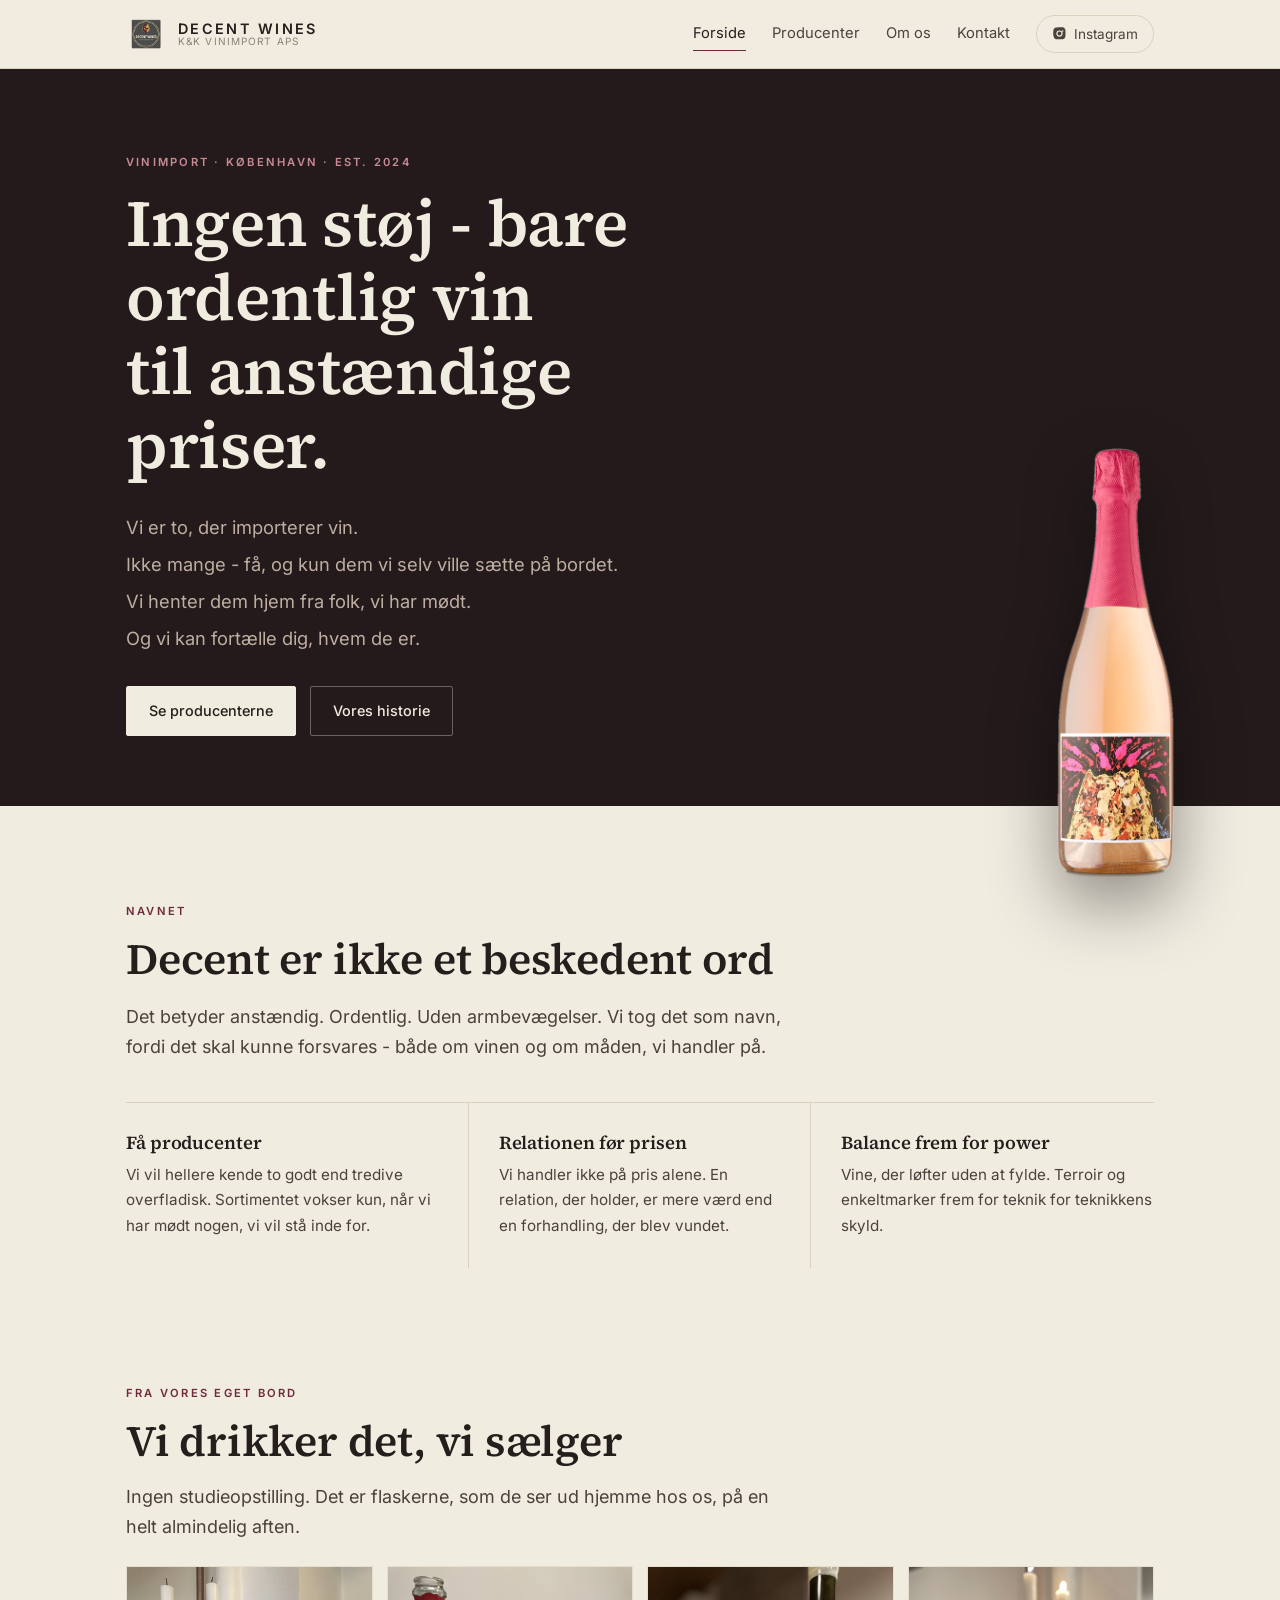
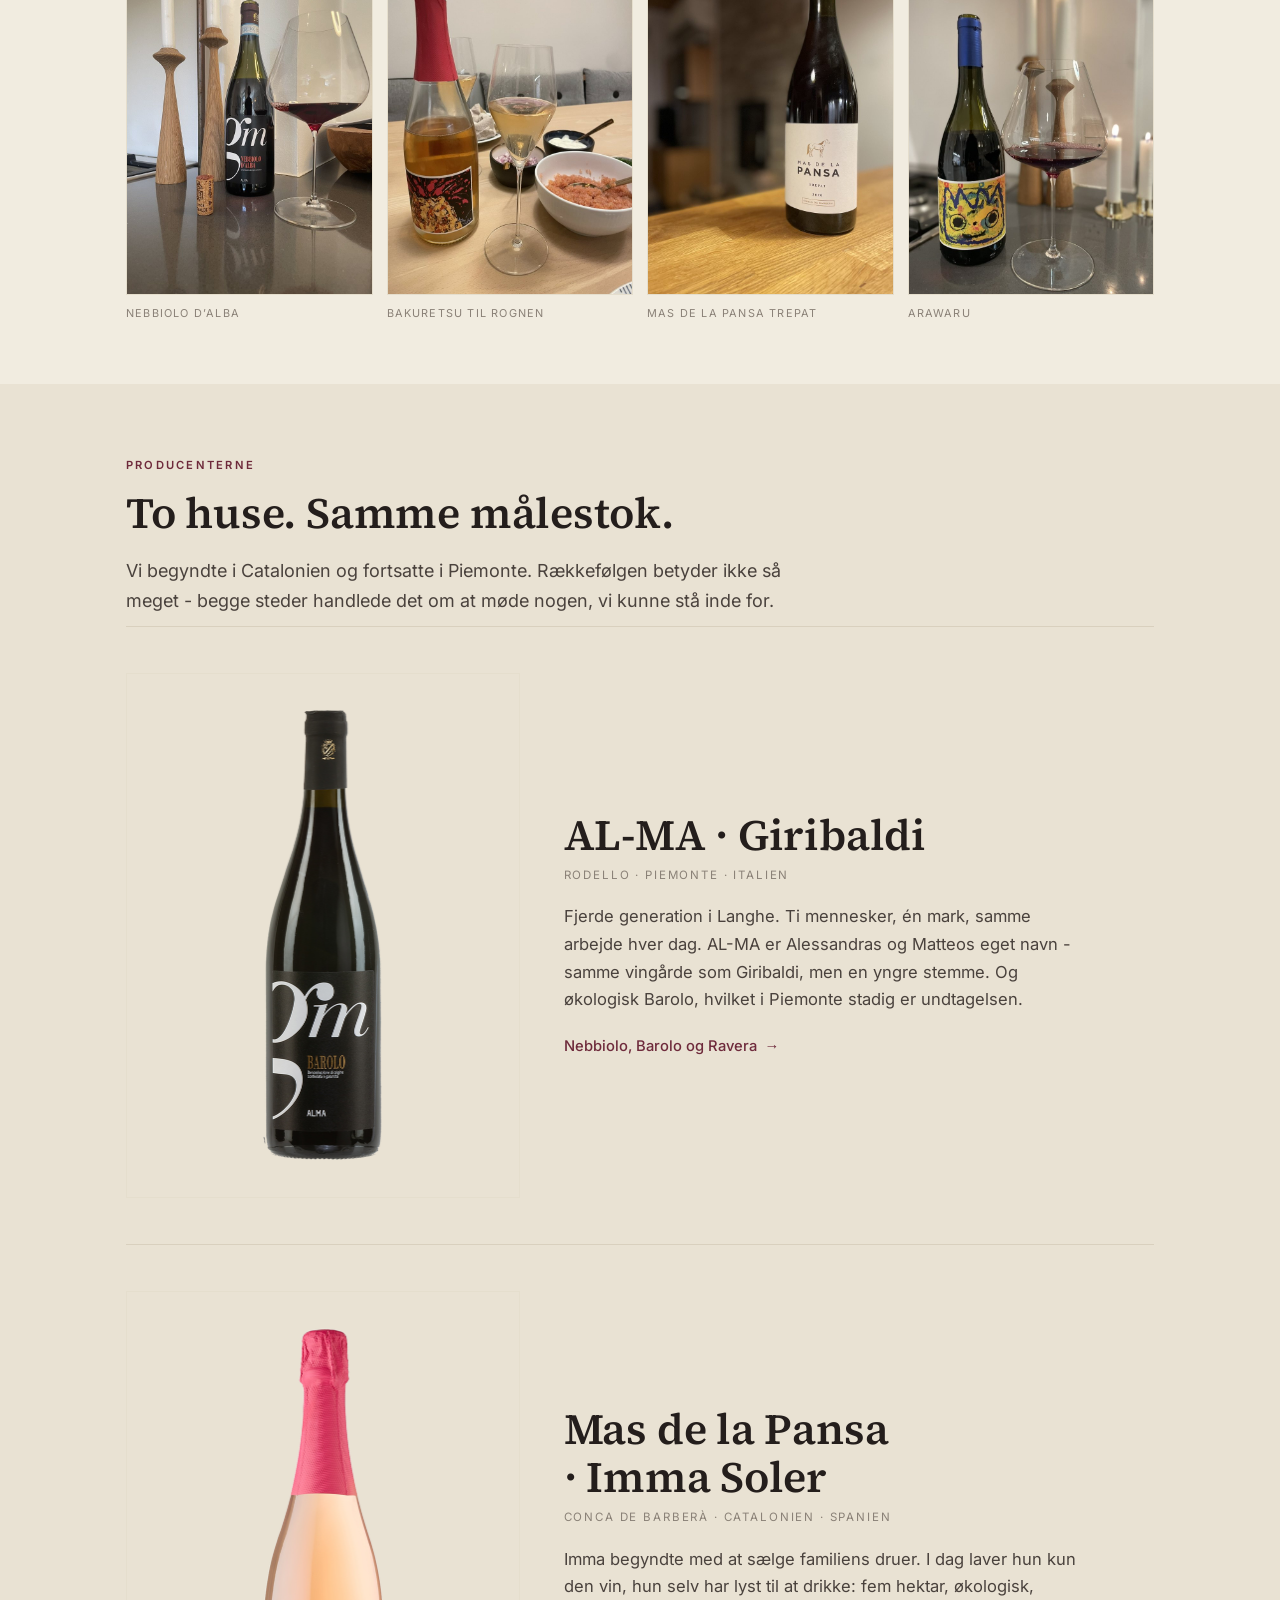
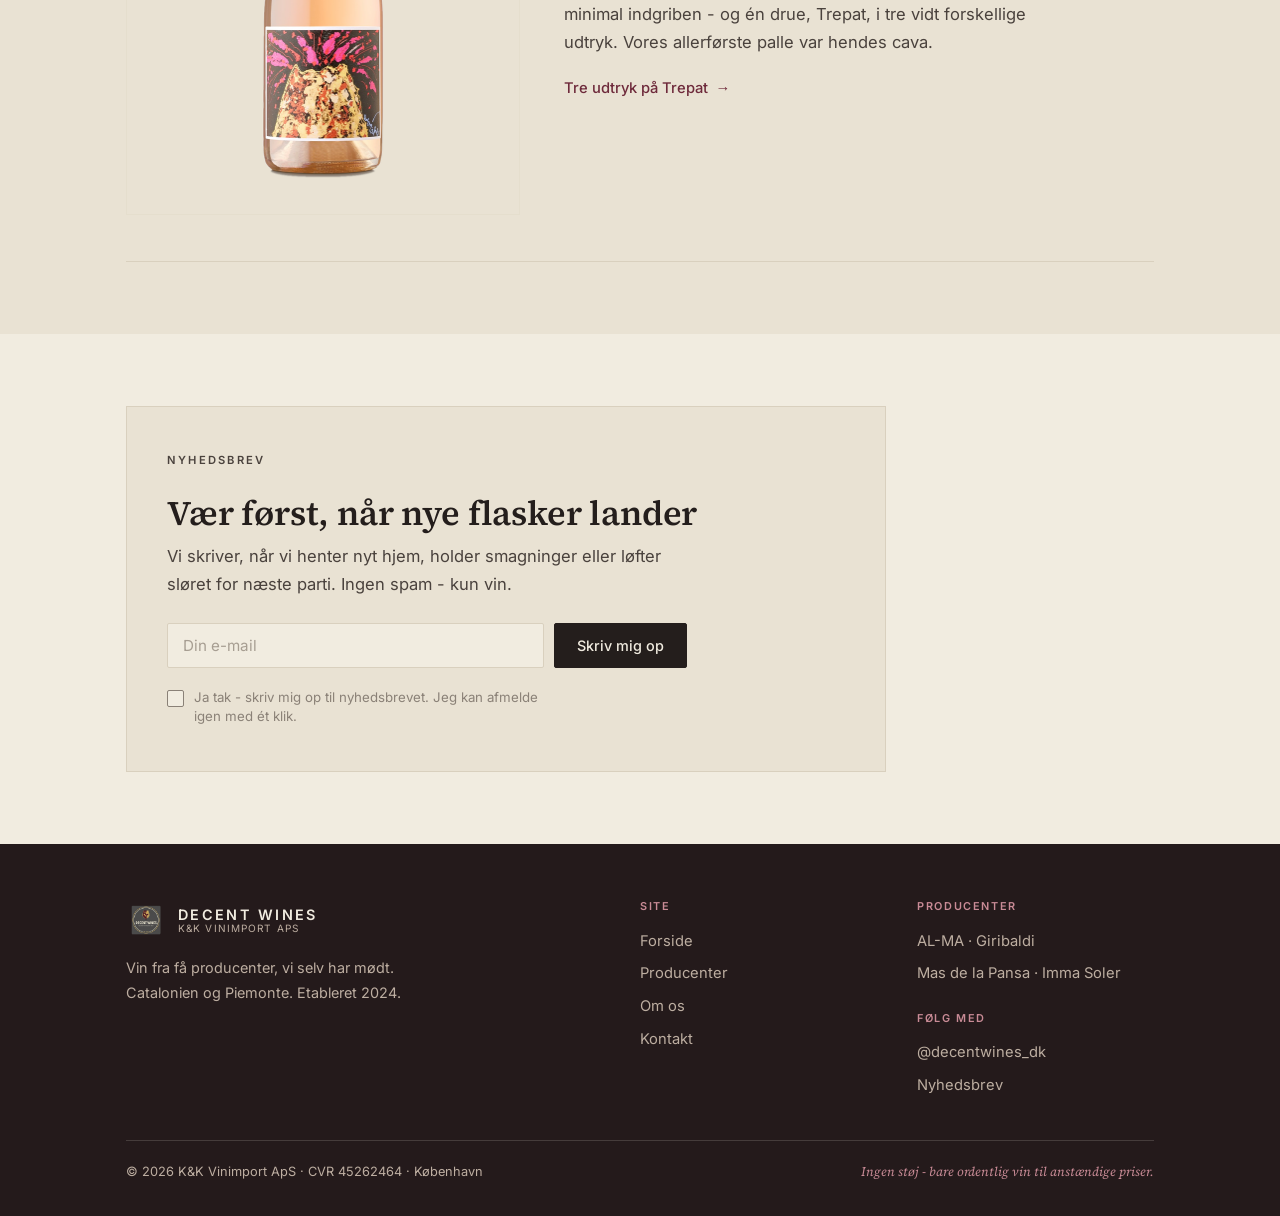
==== commit 2304d0b8: "Fjern Google Fonts fra alle sider" ====
--- a/index.html
+++ b/index.html
@@ -9,13 +9,14 @@
 <meta property="og:description" content="Vinimport fra få producenter i Catalonien og Piemonte. Ingen støj – bare ordentlig vin til anstændige priser.">
 <meta property="og:type" content="website">
 <meta property="og:locale" content="da_DK">
-<meta property="og:image" content="https://decentwinesdk.github.io/decent-wines/assets/img/logo.png">
+<meta property="og:url" content="https://decentwines.dk/">
+<meta property="og:image" content="https://decentwines.dk/assets/img/logo.png">
+<link rel="canonical" href="https://decentwines.dk/">
 <meta name="twitter:card" content="summary">
 <link rel="icon" href="assets/img/logo.png">
 <link rel="apple-touch-icon" href="assets/img/logo.png">
-<link rel="preconnect" href="https://fonts.googleapis.com">
-<link rel="preconnect" href="https://fonts.gstatic.com" crossorigin>
-<link href="https://fonts.googleapis.com/css2?family=Source+Serif+4:ital,opsz,wght@0,8..60,400;0,8..60,600;1,8..60,400;1,8..60,600&family=Inter:wght@400;500;600&display=swap" rel="stylesheet">
+<link rel="preload" href="assets/fonts/source-serif-4-latin.woff2" as="font" type="font/woff2" crossorigin>
+<link rel="preload" href="assets/fonts/inter-latin.woff2" as="font" type="font/woff2" crossorigin>
 <link rel="stylesheet" href="assets/styles.css">
 </head>
 <body>
--- a/assets/styles.css
+++ b/assets/styles.css
@@ -2,6 +2,62 @@
    Decent Wines — K&K Vinimport ApS
    Udtryk hentet fra produktbladet: papir, serif, én bordeaux.
    =========================================================== */
+
+/* -----------------------------------------------------------
+   Skrifter. Ligger på vores eget site, ikke hos Google.
+   Variable fonts (SIL Open Font License) — licenserne ligger
+   i assets/fonts/. Browseren henter kun det udsnit, den skal
+   bruge: latin til dansk, latin-ext hvis der dukker et
+   sjældent bogstav op.
+   ----------------------------------------------------------- */
+@font-face{
+  font-family:"Inter";
+  font-style:normal;
+  font-display:swap;
+  font-weight:100 900;
+  src:url(fonts/inter-latin.woff2) format("woff2-variations");
+  unicode-range:U+0000-00FF,U+0131,U+0152-0153,U+02BB-02BC,U+02C6,U+02DA,U+02DC,U+0304,U+0308,U+0329,U+2000-206F,U+20AC,U+2122,U+2191,U+2193,U+2212,U+2215,U+FEFF,U+FFFD;
+}
+@font-face{
+  font-family:"Inter";
+  font-style:normal;
+  font-display:swap;
+  font-weight:100 900;
+  src:url(fonts/inter-latin-ext.woff2) format("woff2-variations");
+  unicode-range:U+0100-02BA,U+02BD-02C5,U+02C7-02CC,U+02CE-02D7,U+02DD-02FF,U+0304,U+0308,U+0329,U+1D00-1DBF,U+1E00-1E9F,U+1EF2-1EFF,U+2020,U+20A0-20AB,U+20AD-20C0,U+2113,U+2C60-2C7F,U+A720-A7FF;
+}
+@font-face{
+  font-family:"Source Serif 4";
+  font-style:normal;
+  font-display:swap;
+  font-weight:200 900;
+  src:url(fonts/source-serif-4-latin.woff2) format("woff2-variations");
+  unicode-range:U+0000-00FF,U+0131,U+0152-0153,U+02BB-02BC,U+02C6,U+02DA,U+02DC,U+0304,U+0308,U+0329,U+2000-206F,U+20AC,U+2122,U+2191,U+2193,U+2212,U+2215,U+FEFF,U+FFFD;
+}
+@font-face{
+  font-family:"Source Serif 4";
+  font-style:normal;
+  font-display:swap;
+  font-weight:200 900;
+  src:url(fonts/source-serif-4-latin-ext.woff2) format("woff2-variations");
+  unicode-range:U+0100-02BA,U+02BD-02C5,U+02C7-02CC,U+02CE-02D7,U+02DD-02FF,U+0304,U+0308,U+0329,U+1D00-1DBF,U+1E00-1E9F,U+1EF2-1EFF,U+2020,U+20A0-20AB,U+20AD-20C0,U+2113,U+2C60-2C7F,U+A720-A7FF;
+}
+@font-face{
+  font-family:"Source Serif 4";
+  font-style:italic;
+  font-display:swap;
+  font-weight:200 900;
+  src:url(fonts/source-serif-4-latin-italic.woff2) format("woff2-variations");
+  unicode-range:U+0000-00FF,U+0131,U+0152-0153,U+02BB-02BC,U+02C6,U+02DA,U+02DC,U+0304,U+0308,U+0329,U+2000-206F,U+20AC,U+2122,U+2191,U+2193,U+2212,U+2215,U+FEFF,U+FFFD;
+}
+@font-face{
+  font-family:"Source Serif 4";
+  font-style:italic;
+  font-display:swap;
+  font-weight:200 900;
+  src:url(fonts/source-serif-4-latin-ext-italic.woff2) format("woff2-variations");
+  unicode-range:U+0100-02BA,U+02BD-02C5,U+02C7-02CC,U+02CE-02D7,U+02DD-02FF,U+0304,U+0308,U+0329,U+1D00-1DBF,U+1E00-1E9F,U+1EF2-1EFF,U+2020,U+20A0-20AB,U+20AD-20C0,U+2113,U+2C60-2C7F,U+A720-A7FF;
+}
 
 :root{
   --paper:      #f1ece0;
@@ -160,6 +216,22 @@
 }
 .entrance p{color:var(--ink-soft);max-width:52ch}
 
+/* flasken og overskriften er ogsaa veje ind til producenten */
+a.entrance-img{
+  transition:border-color .25s var(--ease),background .25s var(--ease);
+}
+a.entrance-img img{transition:transform .4s var(--ease)}
+a.entrance-img:hover{border-color:var(--rule);background:var(--paper)}
+a.entrance-img:hover img{transform:scale(1.035)}
+.entrance-title{
+  color:inherit;text-decoration:none;
+  transition:color .2s var(--ease);
+}
+.entrance-title:hover{color:var(--wine)}
+.entrance-title:focus-visible{
+  outline:2px solid var(--wine);outline-offset:4px;border-radius:2px;
+}
+
 /* =================== PRODUCENT-SEKTION =================== */
 .producer{padding-top:74px;scroll-margin-top:84px}
 .producer-head{border-bottom:1px solid var(--rule);padding-bottom:34px;margin-bottom:8px}
@@ -267,6 +339,34 @@
 
 /* =================== KONTAKT =================== */
 .contact-grid{display:grid;grid-template-columns:1fr 1fr;gap:44px;align-items:start}
+
+/* =================== KONTAKTFORMULAR =================== */
+.kontakt-form{display:grid;gap:15px;max-width:540px;position:relative;margin-top:22px}
+.kontakt-form .par{display:grid;grid-template-columns:1fr 1fr;gap:15px}
+.kontakt-form label{display:flex;flex-direction:column;gap:7px}
+.kontakt-form .lab{
+  font-size:.7rem;letter-spacing:.14em;text-transform:uppercase;
+  color:var(--muted);font-weight:600;
+}
+.kontakt-form .lab i{font-style:normal;text-transform:none;letter-spacing:0;opacity:.75}
+.kontakt-form input[type="text"],
+.kontakt-form input[type="email"],
+.kontakt-form textarea{
+  width:100%;padding:12px 15px;border-radius:2px;
+  border:1px solid var(--rule);background:var(--paper);color:var(--ink);
+  font-size:.95rem;font-family:inherit;outline:none;
+  transition:border-color .2s var(--ease);
+}
+.kontakt-form input:focus,.kontakt-form textarea:focus{border-color:var(--wine)}
+.kontakt-form input::placeholder,.kontakt-form textarea::placeholder{color:#a79e92}
+.kontakt-form textarea{min-height:140px;resize:vertical;line-height:1.55}
+.kontakt-form button{justify-self:start;margin-top:4px}
+.kontakt-form button[disabled]{opacity:.55;cursor:default}
+.kontakt-form .hp{
+  position:absolute!important;left:-9999px!important;
+  width:1px!important;height:1px!important;opacity:0!important;pointer-events:none;
+}
+.kontakt-note{font-size:.82rem;line-height:1.6;color:var(--muted);max-width:52ch;margin:16px 0 0}
 .info-line{display:flex;gap:14px;padding:16px 0;border-bottom:1px solid var(--rule-soft)}
 .info-line:first-of-type{border-top:1px solid var(--rule)}
 .info-line svg{width:18px;height:18px;stroke:var(--wine);fill:none;stroke-width:1.5;flex:0 0 auto;margin-top:4px}
@@ -295,6 +395,7 @@
 /* =================== MOBIL =================== */
 @media (max-width:900px){
   .producer-body,.contact-grid{grid-template-columns:1fr;gap:30px}
+  .kontakt-form .par{grid-template-columns:1fr}
   .entrance{grid-template-columns:1fr;gap:24px}
   .pillars{grid-template-columns:1fr}
   .pillar{border-right:0;border-bottom:1px solid var(--rule);padding:24px 0!important}
